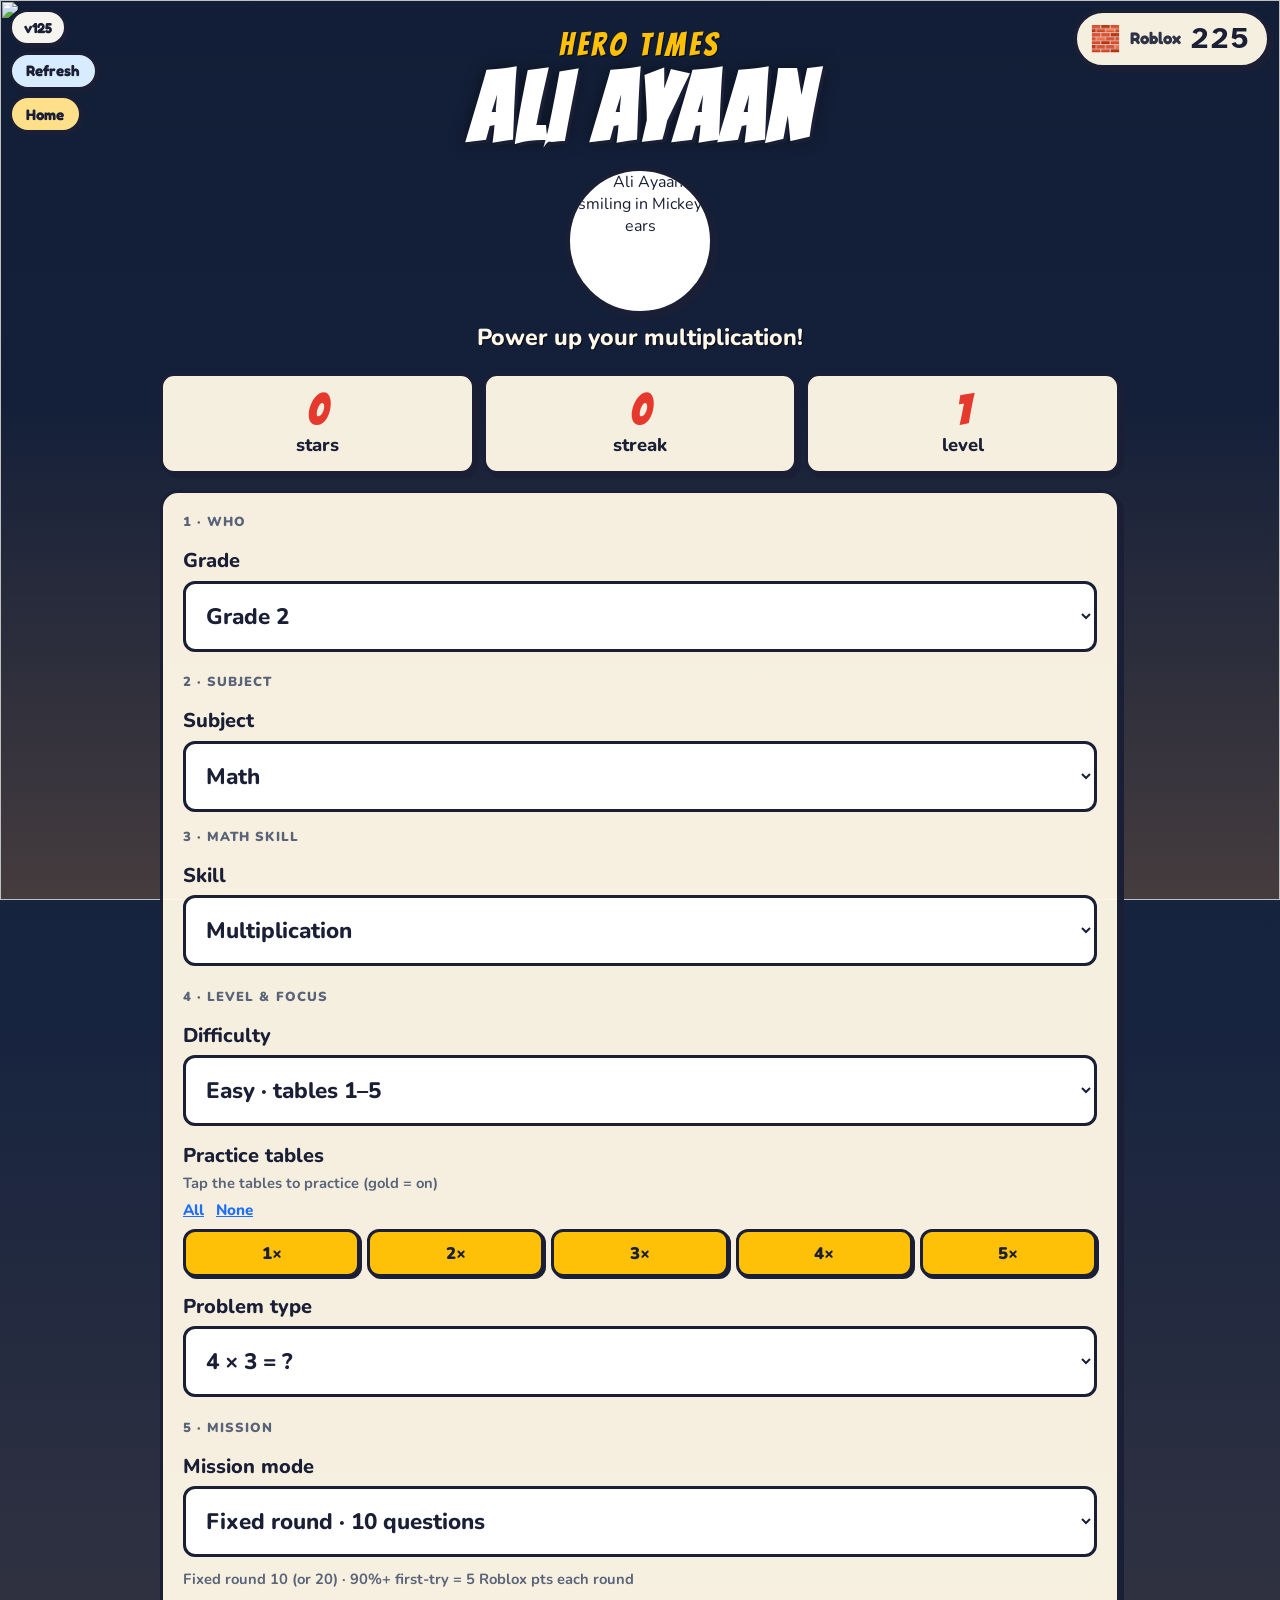
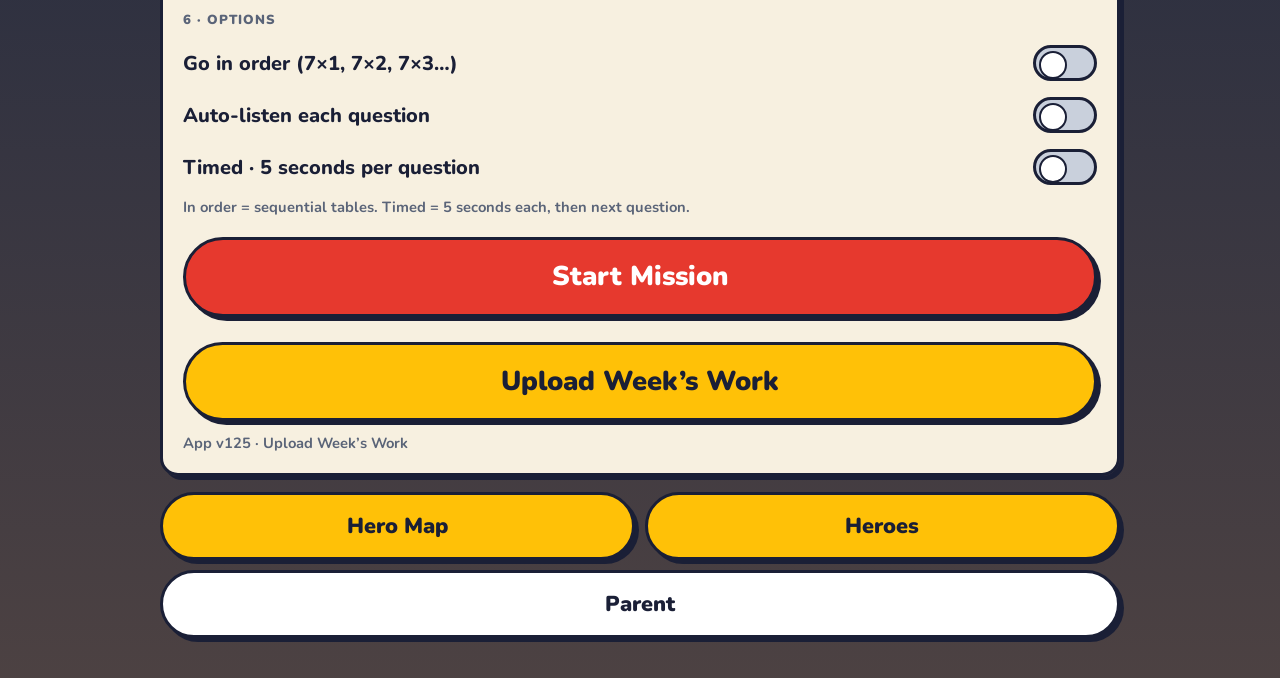
==== go.html @ a875ff55 "Tighten Week 9 quiz distractors to landform content. Wrong answers now use related geography terms s" ====
<!DOCTYPE html>
<html lang="en">
<head>
  <meta charset="UTF-8" />
  <meta name="viewport" content="width=device-width, initial-scale=1, viewport-fit=cover" />
  <meta name="apple-mobile-web-app-capable" content="yes" />
  <meta name="apple-mobile-web-app-status-bar-style" content="black-translucent" />
  <meta name="theme-color" content="#1e6fff" />
  <title>Ali Ayaan · Hero Times</title>
  <link rel="preconnect" href="https://fonts.googleapis.com" />
  <link rel="preconnect" href="https://fonts.gstatic.com" crossorigin />
  <link href="https://fonts.googleapis.com/css2?family=Atkinson+Hyperlegible:wght@700&family=Bangers&family=Fredoka:wght@500;600;700&family=Nunito:wght@700;800;900&display=swap" rel="stylesheet" />
  <meta http-equiv="Cache-Control" content="no-cache, no-store, must-revalidate" />
  <meta http-equiv="Pragma" content="no-cache" />
  <meta http-equiv="Expires" content="0" />
  <link rel="stylesheet" href="styles-v82.css?v=125" />
  <style>
    /* Inline so a cached old styles.css can't hide the background */
    html, body {
      background-color: #1a2744 !important;
    }
    .page-bg {
      position: fixed !important;
      inset: 0 !important;
      width: 100% !important;
      height: 100% !important;
      object-fit: cover !important;
      object-position: center top !important;
      z-index: 0 !important;
      pointer-events: none !important;
    }
    .page-bg::after { content: none; }
    body::before {
      content: "";
      position: fixed;
      inset: 0;
      z-index: 0;
      pointer-events: none;
      background: linear-gradient(
        180deg,
        rgba(10, 20, 40, 0.25) 0%,
        rgba(10, 20, 40, 0.15) 45%,
        rgba(255, 160, 60, 0.2) 100%
      );
    }
    .sky, .burst { display: none !important; }
    .app { position: relative; z-index: 1; }
    .setup,
    .problem-card,
    .stats-strip div,
    .parent-card,
    .stat-card,
    .map-cell,
    .badge-card,
    .streak-bar,
    .ss-card,
    .ss-review-item,
    .work-pad,
    .md-range-wrap,
    .roblox-hud {
      background: rgba(255, 248, 232, 0.96) !important;
    }
    /* Learning cards must stay fully opaque for reading */
    .ss-lesson-card {
      background: #fffdf6 !important;
    }
    .work-pad-surface {
      background: #fff !important;
    }
    .hero-brand h1 {
      color: #fff !important;
      text-shadow: 3px 3px 0 #1a1f36, 0 0 16px rgba(0,0,0,0.5) !important;
    }
    .tagline, .cheer, .eyebrow {
      text-shadow: 1px 1px 0 rgba(0,0,0,0.65) !important;
    }
  </style>
</head>
<body>
  <div id="app-version-badge" class="app-version-badge" aria-label="App version">v125</div>
  <button type="button" id="btn-global-refresh" class="btn-global-refresh" aria-label="Refresh app">
    Refresh
  </button>
  <button type="button" id="btn-global-home" class="btn-global-home" data-go="home">
    Home
  </button>
  <img
    class="page-bg"
    src="bg-spiderman.png"
    alt=""
    aria-hidden="true"
    decoding="async"
  />
  <div class="sky" aria-hidden="true"></div>
  <div class="burst" aria-hidden="true"></div>

  <div id="app" class="app">
    <div id="roblox-hud" class="roblox-hud" aria-label="Roblox points bank">
      <span class="roblox-hud-ico" aria-hidden="true">🧱</span>
      <span class="roblox-hud-label">Roblox</span>
      <strong><span data-roblox-points>0</span></strong>
    </div>

    <!-- HOME -->
    <section id="screen-home" class="screen active">
      <header class="hero-brand">
        <p class="eyebrow">Hero Times</p>
        <h1>ALI AYAAN</h1>
        <div class="hero-photo-wrap">
          <img
            class="hero-photo"
            src="ali-ayaan.png"
            alt="Ali Ayaan smiling in Mickey ears"
            width="320"
            height="320"
          />
        </div>
        <p class="tagline" id="home-tagline">Power up your math skills!</p>
      </header>

      <div class="stats-strip" id="home-stats">
        <div><span id="stat-stars">0</span> stars</div>
        <div><span id="stat-streak">0</span> streak</div>
        <div><span id="stat-level">1</span> level</div>
      </div>

      <form id="setup-form" class="setup">
        <!-- 1. Who -->
        <p class="setup-step">1 · Who</p>
        <label>
          Grade
          <select id="grade" name="grade">
            <option value="k">Kindergarten</option>
            <option value="1">Grade 1</option>
            <option value="2" selected>Grade 2</option>
            <option value="3">Grade 3</option>
            <option value="4">Grade 4</option>
          </select>
        </label>

        <!-- 2. What subject -->
        <p class="setup-step">2 · Subject</p>
        <label>
          Subject
          <select id="subject" name="subject">
            <option value="math" selected>Math</option>
            <option value="english">English</option>
            <option value="social">Social Studies</option>
          </select>
        </label>

        <!-- English / SS shortcuts -->
        <div id="subject-english" class="subject-panel" hidden>
          <p class="setup-note">Alphabet, Spell the Word, Write with Pen, and Easy Words.</p>
          <button type="submit" class="btn primary big" id="btn-go-english">Open English</button>
        </div>
        <div id="subject-social" class="subject-panel" hidden>
          <p class="setup-note">California Studies Weekly · Learn &amp; quiz for Roblox points.</p>
          <button type="submit" class="btn primary big" id="btn-go-social">Open Social Studies</button>
          <button type="button" class="btn secondary big" id="btn-upload-week-social" data-upload-subject="social">
            Upload Week’s Work
          </button>
        </div>
        <div id="subject-arabic" class="subject-panel" hidden>
          <p class="setup-note">Grade 3 · Arabic letters &amp; easy words.</p>
          <button type="submit" class="btn primary big" id="btn-go-arabic">Open Arabic</button>
        </div>

        <!-- 3–5 Math only -->
        <div id="subject-math" class="subject-panel">
          <p class="setup-step">3 · Math skill</p>
          <label>
            Skill
            <select id="operation" name="operation">
              <option value="multiply" selected>Multiplication</option>
              <option value="add">Addition</option>
              <option value="sub">Subtraction</option>
              <option value="round">Rounding · nearest 10 / 100</option>
              <option value="md-mult">Practice · multi-digit ×</option>
              <option value="long-div">Practice · long division</option>
            </select>
          </label>

          <p class="setup-step">4 · Level &amp; focus</p>
          <label id="difficulty-wrap">
            <span id="difficulty-label">Difficulty</span>
            <select id="difficulty" name="difficulty">
              <option value="easy" selected>Easy · tables 1–5</option>
              <option value="medium">Medium · tables 1–10</option>
              <option value="hard">Hard · tables 1–12</option>
              <option value="expert">Expert · tables 1–15</option>
            </select>
          </label>

          <label id="digit-wrap" hidden>
            Number size
            <select id="digit-level" name="digitLevel">
              <option value="single" selected>Single digit (1–9)</option>
              <option value="dual">Dual digit (10–99)</option>
            </select>
          </label>

          <div id="round-wrap" hidden>
            <label>
              Rounding practice
              <select id="round-preset" name="roundPreset">
                <option value="mix:2">Mix nearest 10 &amp; 100 · 2 digits</option>
                <option value="mix:3" selected>Mix nearest 10 &amp; 100 · 3 digits</option>
                <option value="mix:4">Mix nearest 10 &amp; 100 · 4 digits</option>
                <option value="mix:mix">Mix nearest 10 &amp; 100 · all digit sizes</option>
                <option value="10:2">Only nearest 10 · 2 digits</option>
                <option value="10:3">Only nearest 10 · 3 digits</option>
                <option value="10:4">Only nearest 10 · 4 digits</option>
                <option value="100:2">Only nearest 100 · 2 digits</option>
                <option value="100:3">Only nearest 100 · 3 digits</option>
                <option value="100:4">Only nearest 100 · 4 digits</option>
              </select>
            </label>
            <p class="setup-note">Switches between nearest 10 and 100 · 10 questions · 90%+ first-try = 5 Roblox pts</p>
          </div>
          <!-- Kept for older saved settings / fallback -->
          <select id="round-place" hidden aria-hidden="true">
            <option value="10" selected>10</option>
            <option value="100">100</option>
            <option value="mix">mix</option>
          </select>
          <select id="round-digits" hidden aria-hidden="true">
            <option value="2">2</option>
            <option value="3" selected>3</option>
            <option value="4">4</option>
            <option value="mix">mix</option>
          </select>

          <div id="md-wrap" class="md-range-wrap" hidden>
            <p class="md-range-title">Custom range · multi-digit × single digit</p>
            <p class="setup-note">10 questions · big work space for pencil · 90%+ first-try = 5 Roblox pts</p>
            <div class="md-range-grid">
              <label>
                Big number min
                <input id="md-big-min" name="mdBigMin" type="number" inputmode="numeric" min="10" max="9999" value="10" />
              </label>
              <label>
                Big number max
                <input id="md-big-max" name="mdBigMax" type="number" inputmode="numeric" min="10" max="9999" value="99" />
              </label>
              <label>
                Single digit min
                <input id="md-small-min" name="mdSmallMin" type="number" inputmode="numeric" min="1" max="9" value="2" />
              </label>
              <label>
                Single digit max
                <input id="md-small-max" name="mdSmallMax" type="number" inputmode="numeric" min="1" max="9" value="9" />
              </label>
            </div>
          </div>

          <div id="long-div-wrap" class="md-range-wrap" hidden>
            <p class="md-range-title">Custom range · long division (with remainders)</p>
            <p class="setup-note">10 questions · quotient + R · miss 2× → show work &amp; answer · 90%+ first-try = 5 Roblox pts</p>
            <div class="md-range-grid">
              <label>
                Dividend min
                <input id="ld-div-min" name="ldDivMin" type="number" inputmode="numeric" min="10" max="9999" value="10" />
              </label>
              <label>
                Dividend max
                <input id="ld-div-max" name="ldDivMax" type="number" inputmode="numeric" min="10" max="9999" value="99" />
              </label>
              <label>
                Divisor min
                <input id="ld-by-min" name="ldByMin" type="number" inputmode="numeric" min="2" max="9" value="2" />
              </label>
              <label>
                Divisor max
                <input id="ld-by-max" name="ldByMax" type="number" inputmode="numeric" min="2" max="9" value="9" />
              </label>
            </div>
          </div>

          <fieldset class="table-picker" id="table-picker">
            <legend>Practice tables</legend>
            <p class="table-hint">Tap the tables to practice (gold = on)</p>
            <div class="table-actions">
              <button type="button" class="btn-link" id="tables-all">All</button>
              <button type="button" class="btn-link" id="tables-none">None</button>
            </div>
            <div id="table-chips" class="table-chips" role="group" aria-label="Times tables">
              <button type="button" class="table-chip" data-table="1" aria-pressed="true">1×</button>
              <button type="button" class="table-chip" data-table="2" aria-pressed="true">2×</button>
              <button type="button" class="table-chip" data-table="3" aria-pressed="true">3×</button>
              <button type="button" class="table-chip" data-table="4" aria-pressed="true">4×</button>
              <button type="button" class="table-chip" data-table="5" aria-pressed="true">5×</button>
              <button type="button" class="table-chip" data-table="6" aria-pressed="true">6×</button>
              <button type="button" class="table-chip" data-table="7" aria-pressed="true">7×</button>
              <button type="button" class="table-chip" data-table="8" aria-pressed="true">8×</button>
              <button type="button" class="table-chip" data-table="9" aria-pressed="true">9×</button>
              <button type="button" class="table-chip" data-table="10" aria-pressed="true">10×</button>
              <button type="button" class="table-chip" data-table="11" aria-pressed="true">11×</button>
              <button type="button" class="table-chip" data-table="12" aria-pressed="true">12×</button>
              <button type="button" class="table-chip" data-table="13" aria-pressed="true">13×</button>
              <button type="button" class="table-chip" data-table="14" aria-pressed="true">14×</button>
              <button type="button" class="table-chip" data-table="15" aria-pressed="true">15×</button>
            </div>
          </fieldset>

          <label id="problem-type-wrap">
            Problem type
            <select id="problem-type" name="problemType">
              <option value="product" selected>4 × 3 = ?</option>
              <option value="missing-b">4 × ? = 12</option>
              <option value="missing-a">? × 3 = 12</option>
              <option value="mix">Mix all styles</option>
            </select>
          </label>

          <p class="setup-step">5 · Mission</p>
          <label>
            Mission mode
            <select id="mode" name="mode">
              <option value="endless">Endless practice</option>
              <option value="10" selected>Fixed round · 10 questions</option>
              <option value="20">Fixed round · 20 questions</option>
              <option value="timed">Timed challenge · 60 seconds</option>
            </select>
          </label>
          <p id="mult-roblox-note" class="setup-note" hidden>
            Fixed round 10 (or 20) · 90%+ first-try = 5 Roblox pts each round
          </p>

          <p class="setup-step">6 · Options</p>
          <label class="toggle-row">
            <span>Go in order (7×1, 7×2, 7×3…)</span>
            <input type="checkbox" id="in-order" />
            <span class="switch" aria-hidden="true"></span>
          </label>

          <label class="toggle-row">
            <span>Auto-listen each question</span>
            <input type="checkbox" id="voice-mode" />
            <span class="switch" aria-hidden="true"></span>
          </label>

          <label class="toggle-row">
            <span>Timed · 5 seconds per question</span>
            <input type="checkbox" id="per-question-timer" />
            <span class="switch" aria-hidden="true"></span>
          </label>
          <p class="setup-note">In order = sequential tables. Timed = 5 seconds each, then next question.</p>

          <button type="submit" class="btn primary big" id="btn-start-math">Start Mission</button>
          <button type="button" class="btn secondary big" id="btn-upload-week-math" data-upload-subject="math">
            Upload Week’s Work
          </button>
        </div>

        <div id="week-upload-panel" class="week-upload-panel" hidden>
          <input
            type="file"
            id="week-upload-input"
            accept=".pdf,.doc,.docx,image/*,.png,.jpg,.jpeg,.webp,.heic,.gif"
            hidden
          />
          <p class="week-upload-status" id="week-upload-status">Choose a PDF, photo, or Word file.</p>
          <div class="week-upload-bar" aria-hidden="true">
            <div class="week-upload-bar-fill" id="week-upload-bar-fill"></div>
          </div>
          <p class="week-upload-ready" id="week-upload-ready" hidden>Ready</p>
        </div>

        <p class="setup-note" id="app-version-note">App v125 · Upload Week’s Work</p>
      </form>

      <nav class="home-nav">
        <button type="button" class="btn secondary" data-go="map">Hero Map</button>
        <button type="button" class="btn secondary" data-go="badges">Heroes</button>
        <button type="button" class="btn ghost" data-go="parent">Parent</button>
      </nav>
    </section>

    <!-- ENGLISH · PRE-K -->
    <section id="screen-english" class="screen">
      <header class="hero-brand compact">
        <p class="eyebrow">English</p>
        <h1 class="ss-title">Letters &amp; Words</h1>
        <p class="tagline">Kindergarten · alphabet, spelling, pen writing &amp; easy words</p>
      </header>

      <div class="ss-roblox-bank">
        <span class="ss-roblox-label">Roblox points bank</span>
        <strong><span data-roblox-points>0</span> pts</strong>
        <span class="ss-roblox-hint">Finish a 10-round at 90%+ first-try → earn 5 pts</span>
      </div>

      <div class="eng-practice-cards">
        <button type="button" class="eng-card" id="btn-eng-alphabet">
          <span class="eng-card-emoji" aria-hidden="true">🔤</span>
          <span class="eng-card-title">Alphabet</span>
          <span class="eng-card-sub">Learn A–Z · tap the matching letter</span>
        </button>
        <button type="button" class="eng-card" id="btn-eng-prek-spell" data-eng-grade="k">
          <span class="eng-card-emoji" aria-hidden="true">🐱</span>
          <span class="eng-card-title">Spell It</span>
          <span class="eng-card-sub">Kindergarten · C A T · tap letters in order</span>
        </button>
        <button type="button" class="eng-card" id="btn-eng-spell" data-eng-grade="k+">
          <span class="eng-card-emoji" aria-hidden="true">👂</span>
          <span class="eng-card-title">Spell the Word</span>
          <span class="eng-card-sub">Hear sounds · write with Pencil</span>
        </button>
        <button type="button" class="eng-card" id="btn-eng-pen">
          <span class="eng-card-emoji" aria-hidden="true">✏️</span>
          <span class="eng-card-title">Write with Pen</span>
          <span class="eng-card-sub">iPad Scribble · must match the letter/word</span>
        </button>
        <button type="button" class="eng-card" id="btn-eng-words">
          <span class="eng-card-emoji" aria-hidden="true">✏️</span>
          <span class="eng-card-title">Easy Words</span>
          <span class="eng-card-sub">iPad · Apple Pencil Scribble</span>
        </button>
      </div>

      <button type="button" class="btn secondary" data-go="home">Back</button>
    </section>

    <!-- ENGLISH · PLAY -->
    <section id="screen-eng-play" class="screen">
      <div class="play-top">
        <button type="button" class="btn ghost small" id="btn-eng-quit">Quit</button>
        <div class="play-meta">
          <span id="eng-progress"></span>
        </div>
        <div class="play-score"><span id="eng-stars">0</span> ★</div>
      </div>

      <div class="eng-play-card" id="eng-play-card">
        <p class="eng-mode-tag" id="eng-mode-tag">Alphabet</p>
        <p class="eng-prompt" id="eng-prompt">A</p>
        <div id="eng-sound-boxes" class="eng-sound-boxes" hidden></div>
        <p class="eng-hint" id="eng-hint">Tap the matching letter!</p>
        <button type="button" class="btn secondary" id="btn-eng-hear" hidden>Hear word</button>

        <div id="eng-choices" class="eng-choices" hidden></div>

        <form id="eng-word-form" class="eng-word-form" hidden autocomplete="off">
          <label class="sr-only" for="eng-word-input">Type the word</label>
          <div class="answer-row">
            <input
              id="eng-word-input"
              type="text"
              inputmode="text"
              enterkeyhint="done"
              maxlength="12"
              placeholder="Type the word"
              autocomplete="off"
              autocapitalize="off"
              autocorrect="off"
              spellcheck="false"
            />
            <button type="submit" class="btn primary" id="btn-eng-pow">POW!</button>
          </div>
        </form>

        <!-- Easy Words: iPad Apple Pencil Scribble → recognized letters are checked -->
        <form id="eng-easy-form" class="eng-easy-form" hidden autocomplete="off">
          <div class="eng-easy-pad">
            <div class="work-pad-head">
              <p class="work-pad-label">Apple Pencil · write in this box</p>
              <button type="button" id="btn-eng-easy-clear" class="btn-clear-pad">Clear</button>
            </div>
            <label class="sr-only" for="eng-easy-input">Scribble the word with Apple Pencil</label>
            <textarea
              id="eng-easy-input"
              rows="2"
              maxlength="24"
              inputmode="text"
              enterkeyhint="done"
              autocomplete="off"
              autocapitalize="off"
              autocorrect="off"
              spellcheck="false"
              class="eng-easy-input"
              placeholder="Write here with Pencil"
            ></textarea>
            <p class="eng-easy-seen" id="eng-easy-seen" aria-live="polite">I see: —</p>
          </div>
          <p class="eng-easy-hint">iPad: Settings → Apple Pencil → Scribble On. Write, wait for letters, then POW!</p>
          <button type="submit" class="btn primary big" id="btn-eng-easy-pow">POW!</button>
        </form>

        <form id="eng-pen-form" class="eng-pen-form" hidden autocomplete="off">
          <div class="eng-write-pad" id="eng-write-pad">
            <div class="work-pad-head">
              <p class="work-pad-label">Practice pad · finger or Pencil</p>
              <button type="button" id="btn-eng-clear-pad" class="btn-clear-pad">Clear pad</button>
            </div>
            <div class="eng-write-surface">
              <p class="eng-trace-guide" id="eng-trace-guide" aria-hidden="true">A</p>
              <canvas id="eng-write-canvas" aria-label="Writing practice pad"></canvas>
            </div>
          </div>
          <p class="answer-pen-hint">Finger or Pencil on the pad · then POW!</p>
          <label class="sr-only" for="eng-pen-input">Write with Pencil</label>
          <input
            id="eng-pen-input"
            type="text"
            inputmode="none"
            enterkeyhint="done"
            maxlength="12"
            placeholder="Write with Pencil"
            autocomplete="off"
            autocapitalize="off"
            autocorrect="off"
            spellcheck="false"
            class="eng-pen-input answer-scribble"
          />
          <div class="eng-pen-tools">
            <button type="button" class="btn say-it" id="btn-eng-pen-clear">Clear box</button>
            <button type="button" class="btn say-it" id="btn-eng-pen-keyboard">Keyboard</button>
            <button type="submit" class="btn primary" id="btn-eng-pen-pow">POW!</button>
          </div>
        </form>

        <!-- Below the pad so Easy Words flow is: see word → practice → tap letters → POW -->
        <div id="eng-prek-spell" class="eng-prek-spell" hidden>
          <div id="eng-spell-slots" class="eng-spell-slots" aria-label="Your spelling"></div>
          <div id="eng-spell-tiles" class="eng-spell-tiles" role="group" aria-label="Letter tiles"></div>
          <div class="eng-prek-spell-tools">
            <button type="button" class="btn say-it" id="btn-eng-spell-clear">Clear</button>
            <button type="button" class="btn primary" id="btn-eng-spell-pow">POW!</button>
          </div>
        </div>

        <p id="eng-feedback" class="feedback" role="status" aria-live="polite"></p>
        <button type="button" class="btn primary big" id="btn-eng-next" hidden>Next</button>
      </div>
    </section>

    <!-- ENGLISH · RESULTS -->
    <section id="screen-eng-results" class="screen">
      <header class="hero-brand compact">
        <h1 id="eng-results-title">Nice Work!</h1>
        <p class="tagline" id="eng-results-sub"></p>
      </header>
      <div class="results-grid" id="eng-results-grid"></div>
      <div id="eng-reward-box" class="ss-reward-box" hidden></div>
      <div class="actions">
        <button type="button" class="btn primary big" id="btn-eng-again">Play Again</button>
        <button type="button" class="btn secondary" data-go="english">English Home</button>
        <button type="button" class="btn ghost" data-go="home">Home Base</button>
      </div>
    </section>

    <!-- ARABIC · GRADE 3 -->
    <section id="screen-arabic" class="screen">
      <header class="hero-brand compact">
        <p class="eyebrow">العربية</p>
        <h1 class="ss-title">Arabic</h1>
        <p class="tagline">Grade 3 · letters &amp; easy words</p>
      </header>

      <div class="ss-roblox-bank">
        <span class="ss-roblox-label">Roblox points bank</span>
        <strong><span data-roblox-points>0</span> pts</strong>
        <span class="ss-roblox-hint">Finish a 10-round at 90%+ first-try → earn 5 pts</span>
      </div>

      <div class="eng-practice-cards">
        <button type="button" class="eng-card" id="btn-ar-letters">
          <span class="eng-card-emoji" aria-hidden="true">ا</span>
          <span class="eng-card-title">Letters</span>
          <span class="eng-card-sub">Match Arabic letters · Alif, Ba, Ta…</span>
        </button>
        <button type="button" class="eng-card" id="btn-ar-flash">
          <span class="eng-card-emoji" aria-hidden="true">🃏</span>
          <span class="eng-card-title">Flashcards</span>
          <span class="eng-card-sub">See Arabic · tap to show English</span>
        </button>
        <button type="button" class="eng-card" id="btn-ar-words">
          <span class="eng-card-emoji" aria-hidden="true">✍️</span>
          <span class="eng-card-title">Write Words</span>
          <span class="eng-card-sub">See English · write Arabic · POW to check</span>
        </button>
      </div>

      <button type="button" class="btn secondary" data-go="home">Back</button>
    </section>

    <section id="screen-ar-play" class="screen">
      <div class="play-top">
        <button type="button" class="btn ghost small" id="btn-ar-quit">Quit</button>
        <div class="play-meta">
          <span id="ar-progress"></span>
        </div>
        <div class="play-score"><span id="ar-stars">0</span> ★</div>
      </div>

      <div class="eng-play-card" id="ar-play-card">
        <p class="eng-mode-tag" id="ar-mode-tag">Letters</p>
        <p class="eng-prompt ar-prompt" id="ar-prompt">ا</p>
        <p class="eng-hint" id="ar-hint">Tap the matching name!</p>
        <button type="button" class="btn secondary" id="btn-ar-hear" hidden>Hear</button>

        <!-- Letter quiz choices -->
        <div id="ar-choices" class="eng-choices"></div>

        <!-- Flashcards: Arabic front · tap for English -->
        <button type="button" id="ar-flash-card" class="ar-flash-card" hidden>
          <span class="ar-flash-emoji" id="ar-flash-emoji" aria-hidden="true">📖</span>
          <span class="ar-flash-ar" id="ar-flash-ar">كتاب</span>
          <span class="ar-flash-en" id="ar-flash-en" hidden>book</span>
          <span class="ar-flash-tap" id="ar-flash-tap">Tap to show English</span>
        </button>

        <!-- Write quiz: English prompt · write Arabic · POW reveals answer -->
        <form id="ar-write-form" class="ar-write-form" hidden autocomplete="off">
          <label class="sr-only" for="ar-write-input">Write the Arabic word</label>
          <textarea
            id="ar-write-input"
            class="ar-write-input"
            rows="2"
            dir="rtl"
            lang="ar"
            inputmode="text"
            enterkeyhint="done"
            autocomplete="off"
            autocapitalize="off"
            autocorrect="off"
            spellcheck="false"
            placeholder="اكتب هنا"
          ></textarea>
          <button type="submit" class="btn primary big" id="btn-ar-pow">POW!</button>
        </form>

        <div id="ar-reveal" class="ar-reveal" hidden>
          <p class="ar-reveal-label">Correct Arabic</p>
          <p class="ar-reveal-ar" id="ar-reveal-ar">كتاب</p>
          <p class="ar-reveal-yours" id="ar-reveal-yours"></p>
          <div class="ar-self-check">
            <button type="button" class="btn primary" id="btn-ar-got-it">Got it ★</button>
            <button type="button" class="btn secondary" id="btn-ar-missed">Not yet</button>
          </div>
        </div>

        <p id="ar-feedback" class="feedback" role="status" aria-live="polite"></p>
        <button type="button" class="btn primary big" id="btn-ar-next" hidden>Next</button>
      </div>
    </section>

    <section id="screen-ar-results" class="screen">
      <header class="hero-brand compact">
        <h1 id="ar-results-title">Nice Work!</h1>
        <p class="tagline" id="ar-results-sub"></p>
      </header>
      <div class="results-grid" id="ar-results-grid"></div>
      <div id="ar-reward-box" class="ss-reward-box" hidden></div>
      <div class="actions">
        <button type="button" class="btn primary big" id="btn-ar-again">Play Again</button>
        <button type="button" class="btn secondary" data-go="arabic">Arabic Home</button>
        <button type="button" class="btn ghost" data-go="home">Home Base</button>
      </div>
    </section>

    <!-- SOCIAL STUDIES · WEEK PICKER -->
    <section id="screen-social" class="screen">
      <header class="hero-brand compact">
        <p class="eyebrow">California Studies Weekly</p>
        <h1 class="ss-title">Social Studies</h1>
        <p class="tagline">Pick a week · Learn · Quiz · earn Roblox points</p>
      </header>

      <div class="ss-roblox-bank" id="ss-roblox-bank">
        <span class="ss-roblox-label">Roblox points bank</span>
        <strong><span data-roblox-points>0</span> pts</strong>
        <span class="ss-roblox-hint">Get 90%+ on a quiz → earn 5 pts each time</span>
      </div>

      <div class="ss-week-cards" id="ss-week-cards">
        <button type="button" class="ss-week-card" data-ss-week="7">
          <span class="ss-week-num">Week 7</span>
          <span class="ss-week-title">Thinking Like a Geographer</span>
          <span class="ss-week-sub">Maps, globes, cartographers &amp; map types</span>
        </button>
        <button type="button" class="ss-week-card" data-ss-week="8">
          <span class="ss-week-num">Week 8</span>
          <span class="ss-week-title">Oceans and Continents</span>
          <span class="ss-week-sub">Oceans, continents, latitude, longitude &amp; time zones</span>
        </button>
        <button type="button" class="ss-week-card" data-ss-week="9">
          <span class="ss-week-num">Week 9</span>
          <span class="ss-week-title">Natural Features and Landforms</span>
          <span class="ss-week-sub">Mountains, valleys, biomes &amp; resources</span>
        </button>
      </div>

      <button type="button" class="btn secondary" data-go="home">Back</button>
    </section>

    <!-- SOCIAL STUDIES · WEEK HUB -->
    <section id="screen-ss-hub" class="screen">
      <header class="hero-brand compact">
        <p class="eyebrow" id="ss-hub-eyebrow">California Studies Weekly</p>
        <h1 class="ss-title" id="ss-hub-title">Week</h1>
        <p class="tagline" id="ss-hub-tagline"></p>
      </header>

      <div class="ss-roblox-bank">
        <span class="ss-roblox-label">Roblox points bank</span>
        <strong><span data-roblox-points>0</span> pts</strong>
        <span class="ss-roblox-hint">90%+ on Easy 1/2, Medium, or Hard → 5 pts</span>
      </div>

      <div class="ss-actions">
        <button type="button" class="btn primary big" id="btn-ss-learn">Start Learning</button>
        <button type="button" class="btn secondary" id="btn-ss-quiz">Take Assessment</button>
        <button type="button" class="btn ghost" id="btn-ss-study-jump">Quick Notes</button>
      </div>

      <div class="ss-study" id="ss-study"></div>

      <button type="button" class="btn secondary" data-go="social">All Weeks</button>
    </section>

    <!-- SOCIAL STUDIES · LEARNING -->
    <section id="screen-ss-learn" class="screen">
      <div class="ss-learn-scrim" aria-hidden="true"></div>
      <div class="play-top">
        <button type="button" class="btn ghost small" id="btn-ss-learn-quit">Quit</button>
        <div class="play-meta">
          <span id="ss-learn-progress" class="ss-learn-progress">1 of 12</span>
        </div>
        <div class="play-score ss-learn-dots" id="ss-learn-dots" aria-hidden="true"></div>
      </div>

      <article class="ss-lesson-card" id="ss-lesson-card">
        <div class="ss-lesson-emoji-wrap">
          <span class="ss-lesson-emoji" id="ss-lesson-emoji" aria-hidden="true">🌍</span>
        </div>
        <p class="ss-lesson-badge" id="ss-lesson-badge">Learning</p>
        <h2 class="ss-lesson-title" id="ss-lesson-title">Title</h2>
        <div class="ss-lesson-body" id="ss-lesson-body"></div>
        <div class="ss-lesson-remember" id="ss-lesson-remember" hidden>
          <span class="ss-remember-label">Remember</span>
          <p id="ss-lesson-remember-text"></p>
        </div>
      </article>

      <div class="ss-learn-nav">
        <button type="button" class="btn secondary" id="btn-ss-learn-back">Back</button>
        <button type="button" class="btn primary" id="btn-ss-learn-next">Next</button>
      </div>
    </section>

    <section id="screen-ss-quiz" class="screen">
      <div class="play-top">
        <button type="button" class="btn ghost small" id="btn-ss-quit">Quit</button>
        <div class="play-meta">
          <span id="ss-progress">Question 1</span>
          <span id="ss-left" class="ss-left-pill">15 left</span>
        </div>
        <div class="play-score"><span id="ss-score">0</span> ★</div>
      </div>

      <div class="ss-quiz-intro" id="ss-quiz-intro">
        <p class="ss-lesson-emoji" aria-hidden="true">🧱</p>
        <p class="ss-lesson-badge">Quiz goal</p>
        <h2 class="ss-lesson-title">Earn Roblox Points!</h2>
        <div class="ss-lesson-body">
          <p>Get <strong>90% or higher</strong> on this quiz.</p>
          <p>If you do, you earn <strong>5 Roblox points</strong>.</p>
          <p>Dad will buy your points at the end of the week.</p>
          <p>You can earn the 5 points <strong>every time</strong> you hit 90%+.</p>
          <p id="ss-quiz-intro-extra">Questions change each time you play!</p>
        </div>
        <div class="ss-diff-wrap">
          <p class="ss-diff-label">Choose difficulty</p>
          <div class="ss-diff-picks" role="group" aria-label="Quiz difficulty">
            <button type="button" class="ss-diff-btn" data-ss-diff="easy1">
              Easy 1
              <span class="ss-diff-note">same Qs · mixed order</span>
            </button>
            <button type="button" class="ss-diff-btn" data-ss-diff="easy2">
              Easy 2
              <span class="ss-diff-note">new each time</span>
            </button>
            <button type="button" class="ss-diff-btn on" data-ss-diff="medium">Medium</button>
            <button type="button" class="ss-diff-btn" data-ss-diff="hard">Hard</button>
          </div>
        </div>
        <div class="ss-lesson-remember">
          <span class="ss-remember-label">Bank now</span>
          <p><span data-roblox-points>0</span> Roblox points saved</p>
        </div>
        <button type="button" class="btn primary big" id="btn-ss-quiz-go">Let’s Go!</button>
      </div>

      <div class="problem-card ss-quiz-card" id="ss-quiz-card" hidden>
        <p class="ss-week-badge" id="ss-week-badge">Assessment</p>
        <p class="ss-quiz-goal-bar" id="ss-quiz-goal-bar">Goal: 90%+ = 5 Roblox points</p>
        <p class="problem ss-question" id="ss-question-text">Question</p>
        <p class="ss-prompt" id="ss-prompt"></p>
        <div class="ss-choices" id="ss-choices" role="listbox" aria-label="Answer choices"></div>
        <p id="ss-feedback" class="feedback" role="status" aria-live="polite"></p>
        <button type="button" class="btn primary big" id="btn-ss-next" hidden>Next</button>
      </div>
    </section>

    <section id="screen-ss-results" class="screen">
      <header class="hero-brand compact">
        <h1 id="ss-results-title">Assessment Complete!</h1>
        <p id="ss-results-sub" class="tagline"></p>
      </header>
      <div class="results-grid" id="ss-results-grid"></div>
      <div class="ss-reward-box" id="ss-reward-box" hidden></div>
      <div class="ss-review" id="ss-review"></div>
      <div class="actions">
        <button type="button" class="btn primary big" id="btn-ss-retry">Try Again</button>
        <button type="button" class="btn secondary" id="btn-ss-learn-again">Learn Again</button>
        <button type="button" class="btn ghost" data-go="ss-hub">Week Home</button>
        <button type="button" class="btn ghost" data-go="social">All Weeks</button>
        <button type="button" class="btn ghost" data-go="home">Home Base</button>
      </div>
    </section>

    <!-- PLAY -->
    <section id="screen-play" class="screen">
      <div class="play-top">
        <button type="button" class="btn ghost small" id="btn-quit">Quit</button>
        <div class="play-meta">
          <span id="play-progress"></span>
          <span id="play-timer" hidden></span>
        </div>
        <div class="play-score"><span id="play-stars">0</span> ★</div>
      </div>

      <div class="character-stage">
        <div id="hero-avatar" class="hero-avatar" data-hero="spiderman">🕷️</div>
        <p id="hero-cheer" class="cheer">You got this!</p>
      </div>

      <div class="problem-card" id="problem-card">
        <p class="problem equation" id="problem-text">3 × 4 = ?</p>
        <p class="problem-hint" id="problem-hint">Say it or type it — then hit POW!</p>
        <div id="work-pad" class="work-pad" hidden>
          <div class="work-pad-head">
            <p class="work-pad-label">Show your work (pencil / finger)</p>
            <button type="button" id="btn-clear-pad" class="btn-clear-pad">Clear</button>
          </div>
          <div class="work-pad-surface">
            <canvas id="work-pad-canvas" aria-label="Handwriting workspace"></canvas>
          </div>
        </div>
        <div id="help-work" class="help-work" hidden>
          <button type="button" id="btn-show-work" class="btn secondary btn-show-work" hidden>
            Show the work &amp; answer
          </button>
          <div id="worked-solution" class="worked-solution" hidden></div>
        </div>
        <form id="answer-form" autocomplete="off">
          <label class="sr-only" for="answer">Your answer</label>
          <p class="answer-pen-hint" id="answer-pen-hint">
            Pencil: write in the box · Keyboard: tap Keyboard below
          </p>
          <div class="answer-row">
            <input
              id="answer"
              name="answer"
              type="text"
              inputmode="none"
              enterkeyhint="done"
              maxlength="12"
              placeholder="Write with Pencil"
              autocomplete="off"
              autocapitalize="off"
              autocorrect="off"
              spellcheck="false"
              class="answer-scribble"
            />
            <span id="ld-rem-wrap" class="ld-rem-wrap" hidden>
              <span class="ld-r-mark" aria-hidden="true">R</span>
              <label class="sr-only" for="answer-rem">Remainder</label>
              <input
                id="answer-rem"
                name="answerRem"
                type="text"
                inputmode="none"
                enterkeyhint="done"
                maxlength="2"
                placeholder="R"
                autocomplete="off"
                autocapitalize="off"
                autocorrect="off"
                spellcheck="false"
                class="answer-scribble"
              />
            </span>
            <button type="submit" class="btn primary" id="btn-pow">POW!</button>
          </div>
          <div class="answer-tools">
            <button type="button" class="btn say-it" id="btn-keyboard" aria-label="Show keyboard">
              Keyboard
            </button>
            <button type="button" class="btn say-it" id="btn-mic" aria-label="Microphone">
              Tap Mic
            </button>
          </div>
        </form>
        <p id="voice-status" class="voice-status" aria-live="polite"></p>
        <p id="feedback" class="feedback" role="status" aria-live="polite"></p>
      </div>

      <div class="streak-bar">
        Streak <strong id="live-streak">0</strong>
      </div>
    </section>

    <!-- RESULTS -->
    <section id="screen-results" class="screen">
      <header class="hero-brand compact">
        <h1 id="results-title">Mission Complete!</h1>
        <p id="results-sub" class="tagline"></p>
      </header>
      <div class="results-grid" id="results-grid"></div>
      <div class="actions">
        <button type="button" class="btn primary big" data-go="home">Home Base</button>
        <button type="button" class="btn secondary" id="btn-again">Play Again</button>
        <button type="button" class="btn-text" id="btn-reset-results">Reset progress</button>
      </div>
    </section>

    <!-- MAP -->
    <section id="screen-map" class="screen">
      <header class="hero-brand compact">
        <h1>Hero Map</h1>
        <p class="tagline">Conquer the multiplication tables</p>
      </header>
      <div id="map-grid" class="map-grid"></div>
      <button type="button" class="btn secondary" data-go="home">Back</button>
    </section>

    <!-- BADGES -->
    <section id="screen-badges" class="screen">
      <header class="hero-brand compact">
        <h1>Hero Roster</h1>
        <p class="tagline">Marvel → Roblox → Fortnite unlocks</p>
      </header>
      <div id="badge-grid" class="badge-grid"></div>
      <button type="button" class="btn secondary" data-go="home">Back</button>
    </section>

    <!-- PARENT -->
    <section id="screen-parent" class="screen">
      <header class="hero-brand compact">
        <h1>Parent Summary</h1>
        <p class="tagline">Ali Ayaan’s training report</p>
      </header>
      <div id="parent-summary" class="parent-panel"></div>
      <div class="actions">
        <button type="button" class="btn secondary" id="btn-reset-roblox">Reset Roblox to 0</button>
        <button type="button" class="btn ghost" id="btn-reset">Reset progress</button>
        <button type="button" class="btn secondary" data-go="home">Back</button>
      </div>
    </section>
  </div>

  <div id="fx" class="fx" aria-hidden="true"></div>
  <script src="app-v118.js?v=125"></script>
</body>
</html>
---- styles-v82.css ----
:root {
  --sky-top: #5eb6ff;
  --sky-mid: #7ec8ff;
  --sky-bottom: #ffe07a;
  --ink: #1a1f36;
  --panel: #fff8e8;
  --panel-border: #1a1f36;
  --red: #e6392e;
  --gold: #ffc107;
  --green: #2bb673;
  --blue: #1e6fff;
  --muted: #5a6478;
  --shadow: 4px 4px 0 #1a1f36;
  --radius: 18px;
  --font-display: "Bangers", "Fredoka", system-ui, sans-serif;
  --font-body: "Nunito", "Fredoka", system-ui, sans-serif;
  --font-cartoon: "Fredoka", "Nunito", system-ui, sans-serif;
  /* Clear 1 vs 7 (and I/l) for math prompts + answers */
  --font-nums: "Atkinson Hyperlegible", "Nunito", system-ui, sans-serif;
}

* { box-sizing: border-box; }

html, body {
  margin: 0;
  min-height: 100%;
  font-family: var(--font-body);
  color: var(--ink);
  background-color: #1a2744;
}

body {
  min-height: 100dvh;
  overflow-x: hidden;
  background-image:
    linear-gradient(
      180deg,
      rgba(10, 20, 40, 0.28) 0%,
      rgba(10, 20, 40, 0.18) 45%,
      rgba(255, 160, 60, 0.22) 100%
    ),
    url("bg-spiderman.png");
  background-size: cover;
  background-position: center top;
  background-repeat: no-repeat;
  background-attachment: scroll;
}

.sky {
  display: none;
}

.burst {
  display: none;
}

.app {
  position: relative;
  z-index: 1;
  width: min(820px, 100%);
  margin: 0 auto;
  padding: max(1.25rem, env(safe-area-inset-top)) 1.25rem max(2.5rem, env(safe-area-inset-bottom));
}

.screen { display: none; animation: rise 0.35s ease; }
.screen.active { display: block; }

@keyframes rise {
  from { opacity: 0; transform: translateY(10px); }
  to { opacity: 1; transform: none; }
}

.hero-brand {
  text-align: center;
  margin: 0.5rem 0 1.25rem;
}

.hero-brand.compact { margin-bottom: 1rem; }

.hero-brand h1 {
  margin: 0.15rem 0;
  font-family: var(--font-display);
  font-size: clamp(3.6rem, 16vw, 6rem);
  letter-spacing: 0.04em;
  line-height: 0.95;
  color: #fff;
  text-shadow:
    3px 3px 0 var(--ink),
    0 0 18px rgba(0, 0, 0, 0.45);
}

.tagline {
  margin: 0.35rem 0 0;
  font-weight: 800;
  font-size: clamp(1.1rem, 3vw, 1.45rem);
  color: #fff8e8;
  text-shadow: 1px 1px 0 rgba(0, 0, 0, 0.55);
}

.eyebrow {
  margin: 0;
  font-family: var(--font-display);
  letter-spacing: 0.12em;
  font-size: clamp(1.5rem, 4vw, 2rem);
  color: var(--gold);
  text-shadow: 2px 2px 0 var(--ink);
}

.hero-photo-wrap {
  width: min(38vw, 148px);
  height: min(38vw, 148px);
  margin: 0.7rem auto 0.45rem;
  aspect-ratio: 1;
  border-radius: 50%;
  border: 4px solid var(--ink);
  box-shadow: var(--shadow);
  overflow: hidden;
  background: #fff;
  flex-shrink: 0;
}

.hero-photo {
  width: 100%;
  height: 100%;
  max-width: none;
  object-fit: cover;
  object-position: 50% 12%;
  display: block;
  transform: none;
}

.cheer {
  margin: 0.5rem 0 0;
  font-weight: 800;
  font-size: clamp(1.15rem, 3vw, 1.45rem);
  color: #fff;
  text-shadow: 1px 1px 0 rgba(0, 0, 0, 0.55);
  min-height: 1.4em;
}

.roblox-hud {
  position: fixed;
  top: max(0.55rem, env(safe-area-inset-top, 0px));
  right: max(0.55rem, env(safe-area-inset-right, 0px));
  z-index: 80;
  display: inline-flex;
  align-items: center;
  gap: 0.55rem;
  padding: 0.7rem 1.05rem 0.7rem 0.85rem;
  border: 4px solid var(--ink);
  border-radius: 999px;
  background: var(--panel);
  box-shadow: 3px 3px 0 var(--ink);
  font-family: var(--font-cartoon, var(--font-body));
  font-weight: 800;
  font-size: 1.15rem;
  color: var(--ink);
  line-height: 1;
  pointer-events: none;
}

.roblox-hud-ico {
  font-size: 1.55rem;
  line-height: 1;
}

.roblox-hud-label {
  opacity: 0.9;
  font-size: 1.05rem;
}

.roblox-hud strong {
  font-family: var(--font-nums);
  font-size: 1.85rem;
  font-weight: 700;
  letter-spacing: 0.04em;
  font-variant-numeric: lining-nums tabular-nums;
}

.stats-strip {
  display: grid;
  grid-template-columns: repeat(3, 1fr);
  gap: 0.5rem;
  margin-bottom: 1rem;
}

.stats-strip div {
  background: rgba(255, 248, 232, 0.95);
  border: 3px solid var(--panel-border);
  border-radius: 14px;
  box-shadow: var(--shadow);
  text-align: center;
  padding: 0.9rem 0.5rem;
  font-weight: 800;
  font-size: clamp(0.95rem, 2.5vw, 1.15rem);
}

.stats-strip span {
  display: block;
  font-family: var(--font-display);
  font-size: clamp(2rem, 6vw, 2.6rem);
  color: var(--red);
  line-height: 1;
}

.setup {
  background: var(--panel);
  border: 3px solid var(--panel-border);
  border-radius: var(--radius);
  box-shadow: var(--shadow);
  padding: 1.25rem;
  display: grid;
  gap: 1rem;
}

.setup-step {
  margin: 0.35rem 0 0;
  font-weight: 900;
  font-size: 0.82rem;
  letter-spacing: 0.08em;
  text-transform: uppercase;
  color: #5a6478;
}

.setup-step:first-child {
  margin-top: 0;
}

.subject-panel {
  display: grid;
  gap: 1rem;
}

.subject-panel[hidden] {
  display: none !important;
}

.setup label {
  display: grid;
  gap: 0.4rem;
  font-weight: 800;
  font-size: clamp(1.05rem, 2.8vw, 1.25rem);
}

select, input[type="text"] {
  width: 100%;
  font: inherit;
  font-weight: 800;
  font-size: clamp(1.15rem, 3vw, 1.4rem);
  padding: 1rem 1rem;
  min-height: 3.4rem;
  border: 3px solid var(--panel-border);
  border-radius: 12px;
  background: #fff;
  color: var(--ink);
}

.table-picker {
  margin: 0;
  padding: 0;
  border: 0;
  min-width: 0;
}

#table-picker[hidden],
#difficulty-wrap[hidden],
#digit-wrap[hidden],
#round-wrap[hidden],
#round-digits-wrap[hidden],
#problem-type-wrap[hidden] {
  display: none !important;
}

.table-picker legend {
  font-weight: 800;
  font-size: clamp(1.05rem, 2.8vw, 1.25rem);
  padding: 0;
}

.table-hint {
  margin: 0.25rem 0 0.45rem;
  font-size: 0.92rem;
  font-weight: 700;
  color: var(--muted);
}

.table-actions {
  display: flex;
  gap: 0.75rem;
  margin-bottom: 0.55rem;
}

.btn-link {
  border: 0;
  background: transparent;
  padding: 0;
  font-family: var(--font-body);
  font-size: 0.95rem;
  font-weight: 800;
  color: var(--blue);
  text-decoration: underline;
  cursor: pointer;
}

.table-chips {
  display: grid;
  grid-template-columns: repeat(5, 1fr);
  gap: 0.45rem;
  min-height: 3rem;
}

.table-chip {
  appearance: none;
  -webkit-appearance: none;
  border: 3px solid var(--ink);
  border-radius: 12px;
  background: #fff;
  min-height: 3rem;
  font-family: var(--font-body);
  font-weight: 900;
  font-size: 1.05rem;
  color: var(--ink);
  cursor: pointer;
  box-shadow: 2px 2px 0 var(--ink);
  touch-action: manipulation;
}

.table-chip[hidden] {
  display: none !important;
}

.table-chip[aria-pressed="true"] {
  background: var(--gold);
}

.table-chip[aria-pressed="false"] {
  background: #fff;
  opacity: 0.72;
}

.table-chip:active {
  transform: translate(1px, 1px);
  box-shadow: 1px 1px 0 var(--ink);
}

.toggle-row {
  display: flex !important;
  align-items: center;
  justify-content: space-between;
  gap: 1rem;
  grid-template-columns: none !important;
}

.toggle-row input {
  position: absolute;
  opacity: 0;
  pointer-events: none;
}

.switch {
  width: 64px;
  height: 36px;
  border-radius: 999px;
  background: #c9d0dc;
  border: 3px solid var(--ink);
  position: relative;
  flex-shrink: 0;
  transition: background 0.2s;
}

.switch::after {
  content: "";
  position: absolute;
  top: 3px;
  left: 3px;
  width: 24px;
  height: 24px;
  border-radius: 50%;
  background: #fff;
  border: 2px solid var(--ink);
  transition: transform 0.2s;
}

.toggle-row input:checked + .switch {
  background: var(--green);
}

.toggle-row input:checked + .switch::after {
  transform: translateX(28px);
}

.btn {
  font-family: var(--font-body);
  font-weight: 900;
  font-size: clamp(1.1rem, 2.8vw, 1.35rem);
  border: 3px solid var(--ink);
  border-radius: 999px;
  padding: 1rem 1.35rem;
  min-height: 3.4rem;
  cursor: pointer;
  box-shadow: var(--shadow);
  transition: transform 0.12s ease, box-shadow 0.12s ease;
  -webkit-tap-highlight-color: transparent;
}

.btn:active {
  transform: translate(2px, 2px);
  box-shadow: 2px 2px 0 var(--ink);
}

.btn.primary {
  background: var(--red);
  color: #fff;
}

.btn.secondary {
  background: var(--gold);
  color: var(--ink);
}

.btn.ghost {
  background: #fff;
  color: var(--ink);
}

.btn.big {
  width: 100%;
  font-size: clamp(1.35rem, 3.5vw, 1.7rem);
  padding: 1.15rem 1.4rem;
  min-height: 4rem;
  margin-top: 0.25rem;
}

.btn.small {
  padding: 0.65rem 1rem;
  font-size: 1rem;
  min-height: 2.8rem;
  box-shadow: 2px 2px 0 var(--ink);
}

.home-nav {
  display: grid;
  grid-template-columns: 1fr 1fr;
  gap: 0.6rem;
  margin-top: 1rem;
}

.home-nav .btn.ghost {
  grid-column: 1 / -1;
}

.app-version-badge {
  position: fixed;
  top: max(0.55rem, env(safe-area-inset-top));
  left: max(0.55rem, env(safe-area-inset-left));
  z-index: 80;
  min-height: 2.35rem;
  padding: 0.4rem 0.75rem;
  border: 3px solid var(--ink);
  border-radius: 999px;
  background: rgba(255, 253, 246, 0.96);
  box-shadow: 2px 2px 0 var(--ink);
  font-family: var(--font-cartoon, var(--font-body));
  font-weight: 800;
  font-size: 0.9rem;
  color: var(--ink);
  display: inline-flex;
  align-items: center;
  pointer-events: none;
}

.btn-global-refresh,
.btn-global-home {
  position: fixed;
  left: max(0.55rem, env(safe-area-inset-left));
  right: auto;
  z-index: 80;
  min-height: 2.35rem;
  padding: 0.4rem 0.9rem;
  border: 3px solid var(--ink);
  border-radius: 999px;
  box-shadow: 2px 2px 0 var(--ink);
  font-family: var(--font-cartoon, var(--font-body));
  font-weight: 800;
  font-size: 0.95rem;
  color: var(--ink);
  cursor: pointer;
}

.btn-global-refresh {
  top: calc(max(0.55rem, env(safe-area-inset-top)) + 2.7rem);
  background: #d7ecff;
}

.btn-global-home {
  top: calc(max(0.55rem, env(safe-area-inset-top)) + 5.4rem);
  background: #ffe08a;
}

.btn-global-refresh:active,
.btn-global-home:active {
  transform: translate(1px, 1px);
  box-shadow: 1px 1px 0 var(--ink);
}

.btn-global-home[hidden] {
  display: none !important;
}

.play-top {
  display: flex;
  align-items: center;
  justify-content: space-between;
  gap: 0.5rem;
  margin-bottom: 0.75rem;
}

.play-meta {
  display: flex;
  flex-direction: column;
  align-items: center;
  font-weight: 800;
  font-size: 0.9rem;
  color: #fff;
  text-shadow:
    0 1px 2px rgba(0, 0, 0, 0.85),
    0 0 8px rgba(0, 0, 0, 0.55);
}

.play-score {
  font-family: var(--font-display);
  font-size: 1.4rem;
  min-width: 4rem;
  text-align: right;
  color: #fff;
  text-shadow:
    0 1px 2px rgba(0, 0, 0, 0.85),
    0 0 8px rgba(0, 0, 0, 0.55);
}

.character-stage {
  text-align: center;
  margin-bottom: 0.75rem;
}

.hero-avatar {
  width: clamp(100px, 18vw, 140px);
  height: clamp(100px, 18vw, 140px);
  margin: 0 auto;
  border-radius: 50%;
  border: 4px solid var(--ink);
  background: #fff;
  box-shadow: var(--shadow);
  display: grid;
  place-items: center;
  font-size: clamp(3rem, 8vw, 4.2rem);
  animation: bob 2.2s ease-in-out infinite;
}

@keyframes bob {
  0%, 100% { transform: translateY(0); }
  50% { transform: translateY(-6px); }
}

.cheer {
  margin: 0.5rem 0 0;
  font-weight: 800;
  font-size: clamp(1.15rem, 3vw, 1.45rem);
  color: #fff;
  text-shadow: 1px 1px 0 rgba(0, 0, 0, 0.55);
  min-height: 1.4em;
}

.problem-card {
  background: var(--panel);
  border: 4px solid var(--ink);
  border-radius: 24px;
  box-shadow: var(--shadow);
  padding: 2.4rem 1.8rem 1.9rem;
  text-align: center;
}

/* iPad landscape / keyboard: keep multiplication answer on-screen */
#screen-play.active {
  max-height: var(--vvh, 100dvh);
  overflow: auto;
  overscroll-behavior: contain;
}

/* Play mode: wide iPad card (~15% smaller than v117) */
body.play-fit .app,
body.play-landscape .app,
body.kb-open .app {
  width: min(1000px, 82vw);
  max-width: 82vw;
}

@media (orientation: landscape) {
  body.play-landscape #screen-play .character-stage,
  body.play-landscape #screen-play .streak-bar {
    display: none !important;
  }

  body.play-landscape #screen-play .play-top {
    margin-bottom: 0.4rem;
  }

  body.play-landscape #screen-play .problem-card {
    padding: 1.25rem 1.35rem 1.15rem;
    border-radius: 20px;
    min-height: min(66dvh, 544px);
    display: flex;
    flex-direction: column;
    justify-content: center;
  }

  body.play-landscape #screen-play .problem,
  body.play-landscape #screen-play .problem.equation {
    font-size: clamp(2.9rem, 12vh, 4.9rem);
    margin-bottom: 0.65rem;
  }

  body.play-landscape #screen-play .problem-hint,
  body.play-landscape #screen-play .answer-pen-hint,
  body.play-landscape #screen-play .voice-status {
    display: none !important;
  }

  body.play-landscape #screen-play .answer-row {
    grid-template-columns: 1fr;
  }

  body.play-landscape #screen-play #answer,
  body.play-landscape #screen-play #answer-rem {
    min-height: 6rem;
    padding: 1rem 1rem;
    font-size: clamp(2.55rem, 10vh, 3.9rem);
  }

  body.play-landscape #screen-play #answer-form {
    gap: 0.7rem;
  }

  body.play-landscape #screen-play .answer-tools {
    gap: 0.55rem;
  }

  body.play-landscape #screen-play .answer-tools .btn.say-it {
    min-height: 3.05rem;
    padding: 0.45rem 0.75rem;
    font-size: clamp(1.05rem, 3.4vh, 1.3rem);
  }

  /* POW stays smaller than the answer box */
  body.play-landscape #screen-play #btn-pow {
    width: 100%;
    min-height: 2.9rem;
    padding: 0.45rem 0.85rem;
    font-size: clamp(1.15rem, 3.2vw, 1.5rem);
  }

  body.play-landscape #screen-play .feedback {
    margin-top: 0.3rem;
    font-size: 1.05rem;
  }

  body.play-landscape.md-work-mode #screen-play .work-pad-surface {
    min-height: min(19dvh, 120px);
  }
}

body.kb-open #screen-play .character-stage,
body.kb-open #screen-play .streak-bar,
body.kb-open #screen-play .voice-status,
body.kb-open #screen-play .problem-hint,
body.kb-open #screen-play .answer-pen-hint {
  display: none !important;
}

body.kb-open #screen-play .problem-card {
  padding: 0.95rem 1rem 0.85rem;
  min-height: min(49dvh, 410px);
}

body.kb-open #screen-play .problem,
body.kb-open #screen-play .problem.equation {
  font-size: clamp(2.2rem, 8.5vh, 3.55rem);
  margin-bottom: 0.45rem;
}

body.kb-open #screen-play #answer,
body.kb-open #screen-play #answer-rem {
  min-height: 4.7rem;
  padding: 0.7rem 0.85rem;
  font-size: clamp(2rem, 7.5vh, 3.05rem);
}

body.kb-open #screen-play #answer-form {
  gap: 0.55rem;
}

body.kb-open #screen-play .answer-row {
  grid-template-columns: 1fr;
}

body.kb-open.md-work-mode #screen-play .work-pad,
body.play-fit.md-work-mode #screen-play .work-pad {
  margin: 0.15rem 0 0.3rem;
  padding: 0.3rem;
}

body.kb-open.md-work-mode #screen-play .work-pad-surface,
body.play-fit.md-work-mode #screen-play .work-pad-surface {
  min-height: min(18dvh, 120px);
}

body.play-fit .app {
  padding-top: max(0.35rem, env(safe-area-inset-top));
  padding-bottom: max(0.35rem, env(safe-area-inset-bottom));
}

body.play-fit .roblox-hud,
body.kb-open .roblox-hud {
  display: none !important;
}

body.play-fit #screen-play .play-top,
body.kb-open #screen-play .play-top {
  margin-bottom: 0.2rem;
}

body.kb-open.play-landscape #screen-play #btn-mic {
  display: none !important;
}

body.kb-open.play-landscape #screen-play .problem,
body.kb-open.play-landscape #screen-play .problem.equation {
  font-size: clamp(2.4rem, 9.5vh, 3.9rem);
}

body.kb-open.play-landscape #screen-play #answer,
body.kb-open.play-landscape #screen-play #answer-rem {
  min-height: 4.9rem;
  font-size: clamp(2.2rem, 8.5vh, 3.4rem);
}

#ld-rem-wrap[hidden] {
  display: none !important;
}

.problem {
  margin: 0 0 1.15rem;
  font-family: var(--font-nums);
  font-size: clamp(4.8rem, 21vw, 9rem);
  font-weight: 700;
  letter-spacing: 0.06em;
  line-height: 1.05;
  font-variant-numeric: lining-nums tabular-nums;
}

.problem.equation {
  font-size: clamp(3.6rem, 16.5vw, 6.9rem);
  letter-spacing: 0.05em;
}

.problem.round-prompt {
  font-family: var(--font-body);
  font-size: clamp(1.45rem, 5.5vw, 2.1rem);
  font-weight: 900;
  letter-spacing: 0;
  line-height: 1.25;
}

.problem-hint {
  margin: -0.35rem 0 0.85rem;
  font-weight: 800;
  font-size: 1.5rem;
  color: var(--muted);
}

#answer-form {
  display: grid;
  gap: 1.1rem;
}

.answer-row {
  display: grid;
  grid-template-columns: 1fr auto;
  gap: 1.1rem;
  align-items: stretch;
}

.answer-pen-hint {
  margin: 0 0 0.45rem;
  font-family: var(--font-cartoon, var(--font-body));
  font-weight: 800;
  font-size: 1.32rem;
  color: var(--muted);
  text-align: center;
}

.answer-tools {
  display: grid;
  grid-template-columns: 1fr 1fr;
  gap: 0.8rem;
}

.answer-tools:has(#btn-mic[hidden]),
.answer-tools:has(#btn-mic[style*="display: none"]) {
  grid-template-columns: 1fr;
}

.answer-tools .btn.say-it {
  width: 100%;
  margin: 0;
}

#btn-keyboard.keyboard-on {
  background: #ffe8a3;
  color: var(--ink);
}

body.keyboard-only-answer .answer-tools {
  grid-template-columns: 1fr;
}

body.keyboard-only-answer #btn-keyboard {
  display: none !important;
}

@media (max-width: 420px) {
  .answer-tools {
    grid-template-columns: 1fr;
  }
}

#answer,
#answer-rem,
.answer-scribble {
  text-align: center;
  font-family: var(--font-nums);
  font-size: clamp(3.3rem, 12vw, 5.1rem);
  font-weight: 700;
  letter-spacing: 0.06em;
  padding: 1.65rem 1.5rem;
  min-height: 7.5rem;
  font-variant-numeric: lining-nums tabular-nums;
  /* Room for Apple Pencil Scribble handwriting */
  -webkit-user-select: text;
  user-select: text;
  touch-action: manipulation;
}

#answer-form .btn.primary {
  /* Keep POW at normal size — only the problem/answer UI scales up */
  font-size: clamp(1.35rem, 3.8vw, 1.75rem);
  padding: 1.1rem 1.4rem;
  min-height: 5rem;
  min-width: 6.5rem;
}

#answer-form .btn.say-it {
  width: 100%;
  min-height: 4.8rem;
  font-size: clamp(1.5rem, 4.5vw, 1.8rem);
  letter-spacing: 0.02em;
  background: #fff;
  color: var(--muted);
  box-shadow: 2px 2px 0 var(--ink);
}

#answer-form .btn.say-it.listening {
  background: #fff;
  color: var(--muted);
  animation: none;
}

.voice-status {
  min-height: 1.3em;
  margin: 0.55rem 0 0;
  font-weight: 800;
  font-size: 0.95rem;
  color: var(--blue);
}

.setup-note {
  margin: -0.25rem 0 0;
  font-size: 0.92rem;
  font-weight: 700;
  color: var(--muted);
}

.week-upload-panel {
  margin: 0.75rem 0 0;
  padding: 0.85rem 1rem;
  border: 3px solid var(--ink);
  border-radius: 1.1rem;
  background: rgba(255, 255, 255, 0.88);
}

.week-upload-panel[hidden] {
  display: none !important;
}

.week-upload-status {
  margin: 0;
  font-size: 0.98rem;
  font-weight: 800;
  color: var(--ink);
  line-height: 1.35;
}

.week-upload-bar {
  margin-top: 0.65rem;
  height: 0.85rem;
  border-radius: 999px;
  border: 2px solid var(--ink);
  background: #f3f3f3;
  overflow: hidden;
}

.week-upload-bar-fill {
  height: 100%;
  width: 0%;
  border-radius: inherit;
  background: var(--blue);
  transition: width 0.35s ease;
}

.week-upload-bar-fill.is-ready {
  background: var(--green);
}

.week-upload-ready {
  margin: 0.55rem 0 0;
  font-size: 1.15rem;
  font-weight: 900;
  color: var(--green);
  letter-spacing: 0.02em;
}

#btn-upload-week-social,
#btn-upload-week-math {
  margin-top: 0.55rem;
  width: 100%;
}

.feedback {
  min-height: 1.5em;
  margin: 0.85rem 0 0;
  font-weight: 900;
  font-size: clamp(1.8rem, 4.8vw, 2.25rem);
}

.feedback.wrong { color: var(--red); }
.feedback.right { color: var(--green); }

.problem-card.shake {
  animation: shake 0.4s ease;
}

@keyframes shake {
  0%, 100% { transform: translateX(0); }
  20% { transform: translateX(-8px); }
  40% { transform: translateX(8px); }
  60% { transform: translateX(-6px); }
  80% { transform: translateX(6px); }
}

.problem-card.pop {
  animation: pop 0.35s ease;
}

@keyframes pop {
  0% { transform: scale(1); }
  40% { transform: scale(1.04); }
  100% { transform: scale(1); }
}

.streak-bar {
  margin-top: 1rem;
  text-align: center;
  font-weight: 800;
  font-size: clamp(1.65rem, 4.5vw, 2rem);
  background: rgba(255, 255, 255, 0.9);
  border: 3px solid var(--ink);
  border-radius: 999px;
  padding: 1.1rem;
}

.play-meta {
  font-size: clamp(1.5rem, 3.9vw, 1.8rem) !important;
}

.play-score {
  font-size: clamp(2.4rem, 6vw, 3.3rem) !important;
}

.results-grid,
.parent-panel,
.map-grid {
  display: grid;
  gap: 0.65rem;
  margin-bottom: 1rem;
}

.stat-card,
.parent-card,
.map-cell,
.badge-card {
  background: var(--panel);
  border: 3px solid var(--ink);
  border-radius: 14px;
  box-shadow: var(--shadow);
  padding: 0.85rem;
}

.results-grid {
  grid-template-columns: 1fr 1fr;
}

.stat-card strong {
  display: block;
  font-family: var(--font-display);
  font-size: clamp(2.2rem, 6vw, 3rem);
  color: var(--red);
  line-height: 1;
}

.map-grid {
  grid-template-columns: repeat(3, 1fr);
}

.map-cell {
  text-align: center;
  padding: 1rem 0.4rem;
  font-size: 1.05rem;
  font-weight: 800;
}

.map-cell .table-n {
  font-family: var(--font-display);
  font-size: clamp(1.8rem, 5vw, 2.4rem);
  display: block;
}

.map-cell.mastered {
  background: #d8ffe8;
}

.map-cell.training {
  background: #fff3bf;
}

.map-cell.locked {
  opacity: 0.55;
}

.badge-grid {
  display: grid;
  gap: 0.85rem;
  margin-bottom: 1rem;
}

.badge-universe {
  margin: 0.4rem 0 0;
  font-family: var(--font-display);
  font-size: clamp(1.5rem, 5vw, 2rem);
  letter-spacing: 0.04em;
  color: var(--red);
  text-shadow: 2px 2px 0 #fff;
}

.badge-universe-grid {
  display: grid;
  grid-template-columns: 1fr 1fr;
  gap: 0.65rem;
}

.badge-card {
  text-align: center;
}

.badge-card.locked {
  filter: grayscale(1);
  opacity: 0.55;
}

.badge-card .icon {
  font-size: 2.2rem;
  display: block;
  margin-bottom: 0.25rem;
}

.badge-card h3 {
  margin: 0;
  font-size: 1rem;
}

.badge-card p {
  margin: 0.25rem 0 0;
  font-size: 0.82rem;
  color: var(--muted);
  font-weight: 700;
}

.parent-card h3 {
  margin: 0 0 0.35rem;
  font-size: 1rem;
}

.parent-card ul {
  margin: 0;
  padding-left: 1.1rem;
  font-weight: 700;
}

.actions {
  display: grid;
  gap: 0.6rem;
}

.btn-text {
  margin-top: 0.35rem;
  border: 0;
  background: transparent;
  box-shadow: none;
  padding: 0.4rem;
  font-family: var(--font-body);
  font-size: 0.85rem;
  font-weight: 700;
  color: var(--muted);
  text-decoration: underline;
  cursor: pointer;
  -webkit-tap-highlight-color: transparent;
}

.btn-text:active {
  opacity: 0.7;
}

.sr-only {
  position: absolute;
  width: 1px;
  height: 1px;
  padding: 0;
  margin: -1px;
  overflow: hidden;
  clip: rect(0, 0, 0, 0);
  border: 0;
}

.fx {
  position: fixed;
  inset: 0;
  pointer-events: none;
  overflow: hidden;
  z-index: 50;
}

.star-burst {
  position: absolute;
  font-size: 1.4rem;
  animation: float-up 0.9s ease forwards;
}

@keyframes float-up {
  from { opacity: 1; transform: translateY(0) scale(1); }
  to { opacity: 0; transform: translateY(-80px) scale(1.4); }
}

@media (max-width: 380px) {
  .home-nav { grid-template-columns: 1fr; }
  .home-nav .btn.ghost { grid-column: auto; }
  .answer-row { grid-template-columns: 1fr; }
  #answer-form .btn.primary { width: 100%; }
}

/* Social Studies */
.ss-title {
  font-size: clamp(2.2rem, 9vw, 3.4rem) !important;
  line-height: 1.05;
  max-width: 14ch;
  margin-left: auto !important;
  margin-right: auto !important;
}

.ss-actions {
  display: grid;
  gap: 0.65rem;
  margin: 0.5rem 0 1.1rem;
}

.ss-week-cards {
  display: grid;
  gap: 0.85rem;
  margin: 0.35rem 0 1.15rem;
}

.ss-week-card {
  display: grid;
  gap: 0.2rem;
  width: 100%;
  text-align: left;
  padding: 1rem 1.05rem;
  border: 3px solid var(--ink);
  border-radius: 18px;
  background: linear-gradient(145deg, #fff8e8 0%, #ffe7c2 100%);
  box-shadow: 3px 3px 0 var(--ink);
  cursor: pointer;
  font: inherit;
  color: var(--ink);
}

.ss-week-card:nth-child(2) {
  background: linear-gradient(145deg, #e8f6ff 0%, #cfe9ff 100%);
}

.ss-week-card:active {
  transform: translate(2px, 2px);
  box-shadow: 1px 1px 0 var(--ink);
}

.ss-week-num {
  font-weight: 800;
  font-size: 0.82rem;
  letter-spacing: 0.04em;
  text-transform: uppercase;
  color: var(--muted);
}

.ss-week-title {
  font-family: var(--font-cartoon, var(--font-body));
  font-weight: 800;
  font-size: 1.25rem;
}

.ss-week-sub {
  font-weight: 700;
  font-size: 0.95rem;
  color: var(--muted);
}

.ss-diff-wrap {
  margin: 0.85rem 0 1rem;
  text-align: center;
}

.ss-diff-label {
  margin: 0 0 0.45rem;
  font-weight: 800;
  font-size: 0.95rem;
  color: var(--muted);
}

.ss-diff-picks {
  display: grid;
  grid-template-columns: repeat(2, minmax(0, 1fr));
  gap: 0.45rem;
}

.ss-diff-btn {
  display: grid;
  align-content: center;
  justify-items: center;
  gap: 0.1rem;
  min-height: 3.1rem;
  padding: 0.45rem 0.35rem;
  border: 3px solid var(--ink);
  border-radius: 14px;
  background: #fff;
  box-shadow: 2px 2px 0 var(--ink);
  font-family: var(--font-cartoon, var(--font-body));
  font-weight: 800;
  font-size: 1rem;
  color: var(--ink);
  cursor: pointer;
}

.ss-diff-note {
  font-size: 0.72rem;
  font-weight: 700;
  color: var(--muted);
  letter-spacing: 0;
}

.ss-diff-btn.on {
  background: #ffe08a;
  box-shadow: inset 0 0 0 2px var(--ink);
}

.ss-diff-btn:active {
  transform: translate(1px, 1px);
  box-shadow: 1px 1px 0 var(--ink);
}

.ss-roblox-bank {
  display: grid;
  gap: 0.2rem;
  margin: 0 0 0.9rem;
  padding: 0.85rem 1rem;
  background: #fffdf6;
  border: 3px solid var(--ink);
  border-radius: 16px;
  box-shadow: 4px 4px 0 var(--ink);
  font-family: var(--font-cartoon);
  text-align: center;
}

.ss-roblox-label {
  font-size: 0.85rem;
  font-weight: 700;
  text-transform: uppercase;
  letter-spacing: 0.04em;
  color: var(--muted);
}

.ss-roblox-bank strong {
  font-size: 1.55rem;
  font-weight: 700;
  color: var(--ink);
}

.ss-roblox-hint {
  font-size: 0.92rem;
  font-weight: 600;
  color: var(--muted);
}

.ss-reward-box {
  margin: 0.85rem 0 1rem;
  padding: 1rem 1.05rem;
  border-radius: 18px;
  border: 4px solid var(--ink);
  box-shadow: 4px 4px 0 var(--ink);
  background: #fffdf6;
  font-family: var(--font-cartoon);
  font-weight: 600;
  text-align: center;
}

.ss-reward-box.won {
  background: #7dff9a;
  border-color: #0b7a35;
}

.ss-reward-box.ok {
  background: #fff3bf;
}

.ss-reward-box.miss {
  background: #ffe0d6;
}

.ss-reward-emoji {
  margin: 0;
  font-size: 2.4rem;
}

.ss-reward-title {
  margin: 0.25rem 0 0.45rem;
  font-size: 1.35rem;
  font-weight: 700;
}

.ss-reward-note {
  margin: 0.45rem 0 0;
  font-size: 0.95rem;
  color: #333;
}

.ss-reward-box p {
  margin: 0.25rem 0;
}

.ss-panel-hidden {
  display: none !important;
}

.ss-quiz-intro {
  background: #fffdf6;
  border: 4px solid var(--ink);
  border-radius: 26px;
  box-shadow: 6px 6px 0 #1a1f36;
  padding: 1.25rem 1.2rem 1.35rem;
  text-align: center;
  margin-bottom: 1rem;
}

.ss-quiz-intro[hidden],
.ss-quiz-card[hidden] {
  display: none !important;
}

.ss-quiz-intro .ss-lesson-body {
  margin-bottom: 0.85rem;
}

.ss-quiz-intro .ss-lesson-remember {
  margin-bottom: 1rem;
}

.ss-quiz-intro .btn.big {
  margin-top: 0.25rem;
}

.ss-quiz-goal-bar {
  margin: 0 0 0.75rem;
  padding: 0.55rem 0.75rem;
  border-radius: 12px;
  background: #ffe566;
  border: 3px solid var(--ink);
  font-family: var(--font-cartoon);
  font-weight: 700;
  font-size: 1.02rem;
  color: #1a1f36;
  text-align: center;
}

#screen-ss-learn {
  position: relative;
}

.ss-learn-scrim {
  position: fixed;
  inset: 0;
  z-index: 0;
  pointer-events: none;
  background:
    radial-gradient(ellipse at 50% 20%, rgba(255, 220, 120, 0.22), transparent 55%),
    rgba(12, 18, 36, 0.78);
}

#screen-ss-learn > *:not(.ss-learn-scrim) {
  position: relative;
  z-index: 1;
}

.ss-learn-progress {
  font-family: var(--font-cartoon);
  font-weight: 700;
  font-size: 1.05rem;
  color: #fff;
  text-shadow: 1px 1px 0 #1a1f36;
}

.ss-left-pill {
  display: inline-block;
  margin-top: 0.2rem;
  padding: 0.2rem 0.55rem;
  border-radius: 999px;
  background: #ffe566;
  border: 2px solid var(--ink);
  color: var(--ink);
  font-family: var(--font-cartoon);
  font-weight: 700;
  font-size: 0.9rem;
  text-shadow: none;
}

.ss-lesson-card {
  background: #fffdf6;
  border: 4px solid var(--ink);
  border-radius: 26px;
  box-shadow: 6px 6px 0 #1a1f36;
  padding: 1.25rem 1.2rem 1.35rem;
  min-height: min(58dvh, 540px);
  display: flex;
  flex-direction: column;
  justify-content: flex-start;
  text-align: center;
  margin-bottom: 1rem;
}

.ss-lesson-emoji-wrap {
  display: flex;
  justify-content: center;
  margin: 0.15rem 0 0.45rem;
}

.ss-lesson-emoji {
  display: grid;
  place-items: center;
  width: 4.6rem;
  height: 4.6rem;
  margin: 0;
  font-size: 2.75rem;
  line-height: 1;
  background: #ffe08a;
  border: 3px solid var(--ink);
  border-radius: 999px;
  box-shadow: 3px 3px 0 var(--ink);
}

.ss-lesson-badge {
  margin: 0 auto 0.45rem;
  display: inline-block;
  padding: 0.28rem 0.7rem;
  border-radius: 999px;
  background: #1e6fff;
  color: #fff;
  border: 2px solid var(--ink);
  font-family: var(--font-cartoon);
  font-size: 0.82rem;
  font-weight: 700;
  letter-spacing: 0.03em;
  text-transform: uppercase;
}

.ss-lesson-title {
  margin: 0.1rem 0 0.85rem;
  font-family: var(--font-display);
  font-size: clamp(2.15rem, 9vw, 3.15rem);
  line-height: 1.02;
  letter-spacing: 0.03em;
  color: #1a1f36;
  text-shadow: 2px 2px 0 #ffd24d;
}

.ss-lesson-body {
  text-align: left;
  font-family: var(--font-cartoon);
  font-weight: 600;
  font-size: clamp(1.22rem, 4.4vw, 1.48rem);
  line-height: 1.42;
  color: #1a1f36;
}

.ss-lesson-body p {
  margin: 0 0 0.7rem;
}

.ss-lesson-body p:last-child {
  margin-bottom: 0;
}

.ss-lesson-remember {
  margin: 1.15rem 0 0;
  padding: 0.85rem 0.95rem;
  border-radius: 16px;
  background: #ffe566;
  border: 3px solid var(--ink);
  box-shadow: 3px 3px 0 var(--ink);
  text-align: left;
}

.ss-lesson-remember[hidden] {
  display: none !important;
}

.ss-remember-label {
  display: inline-block;
  margin-bottom: 0.3rem;
  padding: 0.12rem 0.5rem;
  border-radius: 999px;
  background: var(--ink);
  color: #ffe566;
  font-family: var(--font-cartoon);
  font-size: 0.78rem;
  font-weight: 700;
  letter-spacing: 0.04em;
  text-transform: uppercase;
}

.ss-lesson-remember p {
  margin: 0;
  font-family: var(--font-cartoon);
  font-weight: 700;
  font-size: clamp(1.12rem, 4vw, 1.32rem);
  line-height: 1.35;
  color: #1a1f36;
}

.ss-learn-nav {
  display: grid;
  grid-template-columns: 1fr 1.4fr;
  gap: 0.65rem;
}

.ss-learn-nav .btn {
  font-family: var(--font-cartoon);
  font-weight: 700;
}

.ss-learn-dots {
  display: flex;
  gap: 0.28rem;
  align-items: center;
  justify-content: flex-end;
  flex-wrap: wrap;
  max-width: 7rem;
}

.ss-learn-dot {
  width: 0.55rem;
  height: 0.55rem;
  border-radius: 999px;
  background: rgba(255, 255, 255, 0.45);
  border: 1px solid rgba(0, 0, 0, 0.35);
}

.ss-learn-dot.on {
  background: var(--gold);
  border-color: var(--ink);
}

.ss-learn-dot.done {
  background: var(--green);
  border-color: var(--ink);
}

/* Quiz / notes also use cartoon body for easier reading */
.ss-question,
.ss-prompt,
.ss-choice,
.ss-card,
.ss-card li,
.ss-review-item {
  font-family: var(--font-cartoon);
}

.ss-study {
  display: grid;
  gap: 0.85rem;
  margin-bottom: 1rem;
}

.ss-card {
  background: rgba(255, 248, 232, 0.96);
  border: 3px solid var(--ink);
  border-radius: var(--radius);
  box-shadow: var(--shadow);
  padding: 1rem 1.1rem;
}

.ss-card h3 {
  margin: 0 0 0.55rem;
  font-family: var(--font-display);
  font-size: 1.55rem;
  letter-spacing: 0.02em;
}

.ss-card ul {
  margin: 0;
  padding-left: 1.15rem;
}

.ss-card li {
  margin: 0.35rem 0;
  font-weight: 700;
  line-height: 1.35;
}

.ss-quiz-card {
  text-align: left;
}

.ss-week-badge {
  margin: 0 0 0.65rem;
  font-size: 0.85rem;
  font-weight: 800;
  color: var(--muted);
  text-transform: uppercase;
  letter-spacing: 0.04em;
}

.ss-question {
  font-family: var(--font-body) !important;
  font-size: clamp(1.2rem, 4.2vw, 1.55rem) !important;
  font-weight: 900 !important;
  line-height: 1.35 !important;
  text-align: left !important;
  margin-bottom: 0.35rem !important;
}

.ss-prompt {
  margin: 0 0 0.75rem;
  font-weight: 800;
  color: var(--muted);
  font-size: 0.95rem;
}

.ss-choices {
  display: grid;
  gap: 0.55rem;
}

.ss-choice {
  display: block;
  width: 100%;
  text-align: left;
  font-family: var(--font-cartoon);
  font-weight: 700;
  font-size: 1.12rem;
  line-height: 1.3;
  padding: 0.9rem 1rem;
  border: 3px solid var(--ink);
  border-radius: 14px;
  background: #fff;
  color: var(--ink);
  box-shadow: 3px 3px 0 var(--ink);
  cursor: pointer;
  -webkit-tap-highlight-color: transparent;
  position: relative;
}

.ss-choice:active {
  transform: translate(1px, 1px);
  box-shadow: 1px 1px 0 var(--ink);
}

.ss-choice.selected {
  background: #fff3bf;
}

.ss-choice.wrong {
  background: #ffd0cb;
  border-color: var(--red);
  box-shadow: 3px 3px 0 #b42318;
}

.ss-choice.faded {
  opacity: 0.38;
  filter: grayscale(0.35);
}

.ss-choice.correct,
.ss-choice.ss-answer-pop {
  background: #7dff9a !important;
  border: 5px solid #0b7a35 !important;
  box-shadow: 0 0 0 4px #c8f5d8, 5px 5px 0 #0b7a35 !important;
  color: #06381a !important;
  opacity: 1 !important;
  filter: none !important;
  font-size: 1.22rem;
  font-weight: 700;
  z-index: 2;
  animation: ss-pop 0.45s ease;
}

.ss-right-tag {
  display: block;
  width: fit-content;
  margin: 0 0 0.35rem;
  padding: 0.2rem 0.55rem;
  border-radius: 999px;
  background: #0b7a35;
  color: #fff;
  font-family: var(--font-cartoon);
  font-size: 0.78rem;
  font-weight: 700;
  letter-spacing: 0.04em;
}

@keyframes ss-pop {
  0% { transform: scale(0.96); }
  55% { transform: scale(1.04); }
  100% { transform: scale(1); }
}

.ss-choice:disabled {
  cursor: default;
}

.ss-feedback-banner {
  margin-top: 0.75rem !important;
  padding: 0.65rem 0.8rem;
  border-radius: 12px;
  background: rgba(255, 255, 255, 0.92);
  border: 2px solid currentColor;
  font-family: var(--font-cartoon);
  font-size: 1.05rem !important;
  line-height: 1.35;
}

.ss-feedback-reveal {
  margin-top: 0.75rem !important;
  padding: 0.85rem 0.95rem;
  border-radius: 14px;
  background: #7dff9a !important;
  border: 4px solid #0b7a35 !important;
  color: #06381a !important;
  font-family: var(--font-cartoon);
  font-size: 1.15rem !important;
  font-weight: 700 !important;
  line-height: 1.35;
  box-shadow: 4px 4px 0 #0b7a35;
}

.ss-quiz-card.ss-revealed {
  border-color: #0b7a35;
}

.ss-review {
  margin: 0.75rem 0 1rem;
  display: grid;
  gap: 0.55rem;
}

.ss-review-item {
  background: rgba(255, 248, 232, 0.96);
  border: 2px solid var(--ink);
  border-radius: 14px;
  padding: 0.75rem 0.9rem;
  font-weight: 700;
  font-size: 0.95rem;
}

.ss-review-item.missed {
  border-color: var(--red);
}

.ss-review-item .ss-rev-q {
  margin: 0 0 0.25rem;
}

.ss-review-item .ss-rev-a {
  margin: 0;
  color: #1f8a4c;
  font-weight: 800;
}

/* Multi-digit × practice */
.md-range-wrap {
  border: 3px solid var(--ink);
  border-radius: 16px;
  box-shadow: 3px 3px 0 var(--ink);
  padding: 0.85rem 1rem 1rem;
  margin: 0.35rem 0 0.75rem;
  background: var(--panel);
}

.md-range-title {
  margin: 0 0 0.35rem;
  font-family: var(--font-cartoon, var(--font-body));
  font-weight: 800;
  font-size: 1.05rem;
}

.md-range-grid {
  display: grid;
  grid-template-columns: 1fr 1fr;
  gap: 0.65rem;
}

.md-range-grid input {
  width: 100%;
  font-family: var(--font-body);
  font-weight: 800;
  font-size: 1.1rem;
  padding: 0.65rem 0.75rem;
  border: 3px solid var(--ink);
  border-radius: 12px;
}

.work-pad {
  margin: 0.35rem 0 1rem;
  padding: 0.65rem;
  border: 3px dashed var(--ink);
  border-radius: 16px;
  background: #fffdf6;
}

.work-pad-head {
  display: flex;
  align-items: center;
  justify-content: space-between;
  gap: 0.5rem;
  margin-bottom: 0.45rem;
}

.work-pad-label {
  margin: 0;
  font-family: var(--font-cartoon, var(--font-body));
  font-weight: 800;
  font-size: 0.95rem;
  color: var(--muted);
  text-align: left;
}

.btn-clear-pad {
  flex-shrink: 0;
  font-family: var(--font-cartoon, var(--font-body));
  font-weight: 800;
  font-size: 1.2rem;
  min-height: 3rem;
  padding: 0.65rem 1.25rem;
  border: 3px solid var(--ink);
  border-radius: 999px;
  background: #ffe8a3;
  color: var(--ink);
  box-shadow: 2px 2px 0 var(--ink);
  cursor: pointer;
}

.btn-clear-pad:active {
  transform: translate(1px, 1px);
  box-shadow: 1px 1px 0 var(--ink);
}

.work-pad-surface {
  position: relative;
  min-height: min(42dvh, 340px);
  border: 3px solid var(--ink);
  border-radius: 12px;
  background:
    repeating-linear-gradient(
      to bottom,
      #fff 0,
      #fff 27px,
      #d7e7ff 28px
    );
  box-shadow: inset 0 0 0 1px rgba(0, 0, 0, 0.04);
  overflow: hidden;
  touch-action: none;
  -webkit-user-select: none;
  user-select: none;
}

.work-pad-surface canvas {
  position: absolute;
  inset: 0;
  width: 100%;
  height: 100%;
  display: block;
  touch-action: none;
  cursor: crosshair;
  -webkit-user-select: none;
  user-select: none;
  -webkit-touch-callout: none;
}

.problem.md-prompt {
  font-family: var(--font-nums) !important;
  font-size: clamp(1.85rem, 7.5vw, 2.85rem) !important;
  font-weight: 700 !important;
  letter-spacing: 0.06em;
  margin-bottom: 0.4rem;
}

body.md-work-mode .character-stage {
  display: none;
}

body.md-work-mode #problem-card {
  padding: 0.75rem 0.85rem 0.8rem;
}

body.md-work-mode .work-pad {
  margin: 0.15rem 0 0.5rem;
  padding: 0.4rem 0.45rem 0.45rem;
}

body.md-work-mode .work-pad-surface {
  min-height: min(58dvh, 540px);
}

body.md-work-mode .problem-hint {
  margin: 0 0 0.35rem;
  font-size: 0.88rem;
}

body.md-work-mode #answer-form {
  gap: 0.4rem;
}

body.md-work-mode .answer-row {
  gap: 0.4rem;
}

body.md-work-mode #answer {
  font-family: var(--font-nums);
  font-size: clamp(1.2rem, 4.2vw, 1.65rem);
  font-weight: 700;
  letter-spacing: 0.06em;
  padding: 0.4rem 0.6rem;
  min-height: 2.55rem;
}

body.md-work-mode #answer-form .btn.primary {
  font-size: clamp(0.95rem, 2.8vw, 1.15rem);
  padding: 0.4rem 0.85rem;
  min-height: 2.55rem;
  min-width: 4.4rem;
}

@media (max-width: 520px) {
  .md-range-grid {
    grid-template-columns: 1fr;
  }
  body.md-work-mode .work-pad-surface {
    min-height: min(64dvh, 580px);
  }
}

/* Long division prompt */
.problem.ld-prompt {
  display: flex;
  justify-content: center;
  margin: 0 0 0.45rem;
  font-size: inherit;
  letter-spacing: 0;
}

.ld-figure {
  display: inline-flex;
  flex-direction: column;
  align-items: stretch;
  font-family: var(--font-nums);
  font-weight: 700;
  color: var(--ink);
  line-height: 1;
}

.ld-figure.small {
  transform: scale(0.92);
  transform-origin: left top;
}

.ld-top,
.ld-mid {
  display: grid;
  grid-template-columns: 2.2rem 0.55rem 1fr;
  align-items: end;
  column-gap: 0.1rem;
}

.ld-top {
  margin-bottom: 0.12rem;
}

.ld-gutter {
  grid-column: 1 / 3;
}

.ld-quot-slot {
  grid-column: 3;
  min-height: 1.15em;
  padding: 0.1rem 0.35rem 0.15rem;
  border-bottom: 4px solid var(--ink);
  font-size: clamp(2rem, 9vw, 3.1rem);
  letter-spacing: 0.12em;
  text-align: left;
  color: var(--muted);
}

.ld-quot-slot.filled {
  color: #1f8a4c;
}

.ld-divisor {
  grid-column: 1;
  font-size: clamp(2rem, 9vw, 3.1rem);
  letter-spacing: 0.04em;
  text-align: right;
  padding-right: 0.1rem;
}

.ld-rparen {
  grid-column: 2;
  font-size: clamp(2.1rem, 9.5vw, 3.3rem);
  line-height: 0.85;
  font-weight: 700;
}

.ld-dividend {
  grid-column: 3;
  font-size: clamp(2rem, 9vw, 3.1rem);
  letter-spacing: 0.12em;
  padding: 0.1rem 0.35rem 0.05rem;
  border-top: 4px solid var(--ink);
  text-align: left;
}

.help-work {
  margin: 0.35rem 0 0.65rem;
  text-align: left;
}

.btn-show-work {
  width: 100%;
  font-family: var(--font-cartoon, var(--font-body));
  font-weight: 800;
  font-size: 1rem;
  min-height: 2.8rem;
}

.worked-solution {
  margin-top: 0.55rem;
  padding: 0.75rem 0.85rem;
  border: 3px solid var(--ink);
  border-radius: 14px;
  background: #eef9f1;
  box-shadow: 3px 3px 0 var(--ink);
}

.ld-worked-title {
  margin: 0 0 0.55rem;
  font-family: var(--font-cartoon, var(--font-body));
  font-weight: 800;
  font-size: 1.15rem;
}

.ld-mini-problem {
  margin: 0 0 0.65rem;
}

.ld-steps {
  margin: 0 0 0.75rem;
  padding-left: 1.2rem;
  display: grid;
  gap: 0.55rem;
}

.ld-step {
  font-weight: 700;
  font-size: 0.98rem;
}

.ld-step p {
  margin: 0.15rem 0;
}

.ld-step-n {
  color: var(--blue);
  font-family: var(--font-cartoon, var(--font-body));
  font-weight: 800;
  margin-bottom: 0.2rem !important;
}

.ld-fit {
  display: inline-block;
  min-width: 1.4em;
  padding: 0.05rem 0.35rem;
  border-radius: 8px;
  background: #ffe8a3;
  border: 2px solid var(--ink);
  font-family: var(--font-nums);
  font-weight: 700;
  text-align: center;
}

.ld-bring {
  color: var(--blue);
}

.ld-answer-big {
  margin: 0.35rem 0 0.25rem;
  font-family: var(--font-cartoon, var(--font-body));
  font-weight: 800;
  font-size: clamp(1.35rem, 5vw, 1.85rem);
  text-align: center;
}

.ld-answer-big strong {
  font-family: var(--font-nums);
  font-size: 1.35em;
  color: #1f8a4c;
  letter-spacing: 0.06em;
}

.ld-check {
  margin: 0;
  text-align: center;
  font-weight: 800;
  color: var(--muted);
}

.ld-left {
  color: #1f8a4c;
  font-weight: 800;
}

.ld-vsub {
  display: inline-block;
  margin: 0.35rem 0 0.25rem;
  padding: 0.35rem 0.55rem 0.4rem;
  border: 2px solid rgba(26, 31, 54, 0.18);
  border-radius: 10px;
  background: #fff;
  font-family: var(--font-nums);
  font-weight: 700;
  font-size: 1.2rem;
  letter-spacing: 0.08em;
  line-height: 1.15;
  white-space: pre;
  text-align: right;
}

.ld-vsub-row {
  position: relative;
}

.ld-vsub-minus {
  padding-left: 1.1em;
}

.ld-vsub-op {
  position: absolute;
  left: 0;
  letter-spacing: 0;
}

.ld-vsub-line {
  height: 0;
  margin: 0.12rem 0 0.15rem;
  border-bottom: 3px solid var(--ink);
}

.ld-vsub-diff {
  color: #1f8a4c;
}

.ld-rem-wrap {
  display: inline-flex;
  align-items: stretch;
  gap: 0.3rem;
  min-width: 0;
}

.ld-r-mark {
  display: inline-flex;
  align-items: center;
  justify-content: center;
  font-family: var(--font-cartoon, var(--font-body));
  font-weight: 800;
  font-size: 1.15rem;
  padding: 0 0.15rem;
  color: var(--ink);
}

.ld-r-none {
  font-size: 0.75em;
  color: var(--muted);
  font-weight: 800;
}

#answer-rem {
  width: 3.2rem;
  text-align: center;
  font-family: var(--font-nums);
  font-size: clamp(1.2rem, 4.2vw, 1.65rem);
  font-weight: 700;
  letter-spacing: 0.04em;
  padding: 0.4rem 0.35rem;
  min-height: 2.55rem;
  border: 3px solid var(--ink);
  border-radius: 12px;
  background: #fff;
}

body.ld-answer-mode .answer-row {
  grid-template-columns: 1fr auto auto;
}

body.ld-answer-mode #answer.ld-quot-input {
  min-width: 0;
}

@media (max-width: 520px) {
  body.ld-answer-mode .answer-row {
    grid-template-columns: 1fr auto;
    grid-template-areas:
      "quot rem"
      "pow pow";
  }
  body.ld-answer-mode #answer {
    grid-area: quot;
  }
  body.ld-answer-mode .ld-rem-wrap {
    grid-area: rem;
  }
  body.ld-answer-mode #btn-pow {
    grid-area: pow;
    width: 100%;
  }
}

/* ---------------------------------------------------------------------------
   English · Pre-K alphabet + easy words
   --------------------------------------------------------------------------- */
.eng-practice-cards {
  display: grid;
  gap: 0.85rem;
  margin: 1rem 0 1.25rem;
}

.eng-card {
  display: grid;
  grid-template-columns: auto 1fr;
  grid-template-areas:
    "emoji title"
    "emoji sub";
  column-gap: 0.85rem;
  row-gap: 0.15rem;
  align-items: center;
  text-align: left;
  width: 100%;
  padding: 1rem 1.1rem;
  border: 3px solid var(--ink);
  border-radius: 18px;
  background: linear-gradient(145deg, #fff8e8 0%, #ffe7c2 100%);
  box-shadow: 3px 3px 0 var(--ink);
  cursor: pointer;
  font: inherit;
  color: var(--ink);
  transition: transform 0.12s ease, box-shadow 0.12s ease;
}

.eng-card:nth-child(2) {
  background: linear-gradient(145deg, #fff3e0 0%, #ffe0b8 100%);
}

.eng-card:nth-child(3) {
  background: linear-gradient(145deg, #e8fff0 0%, #c9f5d8 100%);
}

.eng-card:nth-child(4) {
  background: linear-gradient(145deg, #e8f6ff 0%, #cfe9ff 100%);
}

.eng-sound-boxes {
  display: flex;
  flex-wrap: wrap;
  justify-content: center;
  align-items: center;
  gap: 0.35rem;
  margin: 0.15rem 0 0.65rem;
}

.eng-sound-box {
  min-width: 2.4rem;
  min-height: 2.4rem;
  display: inline-flex;
  align-items: center;
  justify-content: center;
  border: 3px solid var(--ink);
  border-radius: 12px;
  background: #fff;
  box-shadow: 2px 2px 0 var(--ink);
  font-family: var(--font-cartoon, var(--font-body));
  font-weight: 800;
  font-size: 1.25rem;
  text-transform: lowercase;
}

.eng-sound-boxes-caps .eng-sound-box,
.eng-sound-box-cap {
  text-transform: uppercase;
  min-width: 2.85rem;
  min-height: 2.85rem;
  font-size: 1.55rem;
}

.eng-prek-spell {
  display: grid;
  gap: 0.85rem;
  margin: 0.35rem 0 0.5rem;
}

.eng-prek-spell[hidden] {
  display: none !important;
}

.eng-spell-slots,
.eng-spell-tiles {
  display: flex;
  flex-wrap: wrap;
  justify-content: center;
  gap: 0.55rem;
}

.eng-spell-slot {
  width: 3.1rem;
  height: 3.1rem;
  border: 3px dashed var(--ink);
  border-radius: 14px;
  background: #f7fbff;
  font-family: var(--font-cartoon, var(--font-body));
  font-weight: 900;
  font-size: 1.6rem;
  color: var(--ink);
  padding: 0;
}

.eng-spell-slot.filled {
  border-style: solid;
  background: #fff;
  box-shadow: 2px 2px 0 var(--ink);
}

.eng-spell-tile {
  min-width: 3.1rem;
  min-height: 3.1rem;
  border: 3px solid var(--ink);
  border-radius: 14px;
  background: linear-gradient(145deg, #ffe56a 0%, #ffd23f 100%);
  box-shadow: 3px 3px 0 var(--ink);
  font-family: var(--font-cartoon, var(--font-body));
  font-weight: 900;
  font-size: 1.55rem;
  color: var(--ink);
  padding: 0 0.35rem;
}

.eng-spell-tile.used {
  opacity: 0.35;
  box-shadow: none;
  transform: none;
}

.eng-spell-tile:active:not(:disabled) {
  transform: translate(2px, 2px);
  box-shadow: 1px 1px 0 var(--ink);
}

.eng-prek-spell-tools {
  display: flex;
  justify-content: center;
  gap: 0.55rem;
  flex-wrap: wrap;
}

.eng-card:nth-child(5) {
  background: linear-gradient(145deg, #fff4e0 0%, #ffe0b8 100%);
}

.eng-sound-dot {
  font-weight: 800;
  color: var(--muted);
  font-size: 1.2rem;
}

#btn-eng-hear {
  margin: 0 auto 0.75rem;
  display: inline-flex;
}

.eng-card:active {
  transform: translate(2px, 2px);
  box-shadow: 1px 1px 0 var(--ink);
}

.eng-card-emoji {
  grid-area: emoji;
  font-size: 2.4rem;
  line-height: 1;
}

.eng-card-title {
  grid-area: title;
  font-family: var(--font-cartoon, var(--font-body));
  font-weight: 800;
  font-size: 1.35rem;
}

.eng-card-sub {
  grid-area: sub;
  font-weight: 700;
  font-size: 0.95rem;
  color: var(--muted);
}

.eng-play-card {
  background: rgba(255, 255, 255, 0.94);
  border: 3px solid var(--ink);
  border-radius: 22px;
  box-shadow: 4px 4px 0 var(--ink);
  padding: 1.1rem 1rem 1.25rem;
  text-align: center;
}

.eng-mode-tag {
  margin: 0 0 0.35rem;
  font-weight: 800;
  letter-spacing: 0.04em;
  text-transform: uppercase;
  font-size: 0.78rem;
  color: var(--muted);
}

.eng-prompt {
  margin: 0.2rem 0 0.35rem;
  font-family: var(--font-cartoon, var(--font-body));
  font-weight: 800;
  font-size: clamp(3.2rem, 18vw, 5.5rem);
  line-height: 1.05;
  color: var(--ink);
  word-break: break-word;
}

.eng-prompt.eng-prompt-word {
  font-size: clamp(2rem, 10vw, 3.2rem);
}

.ar-prompt-letter {
  font-family: "Segoe UI", "Noto Naskh Arabic", "Arabic Typesetting", Tahoma, sans-serif;
  font-size: clamp(3.4rem, 18vw, 5.5rem);
  line-height: 1.2;
}

.ar-choice {
  font-family: "Segoe UI", "Noto Naskh Arabic", "Arabic Typesetting", Tahoma, sans-serif;
  font-size: clamp(1.15rem, 4.5vw, 1.55rem);
}

.ar-flash-card {
  display: grid;
  gap: 0.45rem;
  justify-items: center;
  width: min(100%, 360px);
  margin: 0.5rem auto 0.75rem;
  padding: 1.25rem 1rem 1rem;
  border: 3px solid var(--ink);
  border-radius: 18px;
  background: #fffdf6;
  box-shadow: 4px 4px 0 var(--ink);
  cursor: pointer;
  font: inherit;
  color: var(--ink);
}

.ar-flash-card:active {
  transform: translate(1px, 1px);
  box-shadow: 2px 2px 0 var(--ink);
}

.ar-flash-emoji {
  font-size: clamp(2.4rem, 12vw, 3.4rem);
  line-height: 1;
}

.ar-flash-ar {
  font-family: "Segoe UI", "Noto Naskh Arabic", "Arabic Typesetting", Tahoma, sans-serif;
  font-size: clamp(2.6rem, 14vw, 3.8rem);
  font-weight: 800;
  line-height: 1.2;
  direction: rtl;
}

.ar-flash-en {
  font-family: var(--font-cartoon, var(--font-body));
  font-size: clamp(1.5rem, 7vw, 2.2rem);
  font-weight: 800;
  text-transform: lowercase;
}

.ar-flash-tap {
  font-size: 0.95rem;
  font-weight: 700;
  color: var(--muted);
}

.ar-flash-card.revealed {
  background: #e8fff2;
}

.ar-write-form {
  display: grid;
  gap: 0.75rem;
  margin: 0.5rem 0 0.25rem;
  justify-items: center;
}

.ar-write-form[hidden],
.ar-flash-card[hidden],
.ar-reveal[hidden] {
  display: none !important;
}

.ar-write-input {
  width: 100%;
  min-height: min(22dvh, 160px);
  border: 3px solid var(--ink);
  border-radius: 14px;
  background: #fffdf6;
  padding: 0.85rem 1rem;
  font-family: "Segoe UI", "Noto Naskh Arabic", "Arabic Typesetting", Tahoma, sans-serif;
  font-size: clamp(2rem, 10vw, 3rem);
  font-weight: 800;
  text-align: center;
  direction: rtl;
  color: var(--ink);
  resize: none;
}

.ar-write-input:focus {
  outline: none;
  box-shadow: 0 0 0 3px rgba(30, 111, 255, 0.25);
}

#btn-ar-pow {
  width: min(100%, 280px);
  min-height: 3.1rem;
}

.ar-reveal {
  display: grid;
  gap: 0.45rem;
  justify-items: center;
  margin: 0.65rem 0 0.35rem;
  padding: 0.9rem 0.75rem;
  border: 3px dashed var(--ink);
  border-radius: 16px;
  background: #eef6ff;
}

.ar-reveal-label {
  margin: 0;
  font-weight: 800;
  font-size: 0.9rem;
  color: var(--muted);
  text-transform: uppercase;
  letter-spacing: 0.04em;
}

.ar-reveal-ar {
  margin: 0;
  font-family: "Segoe UI", "Noto Naskh Arabic", "Arabic Typesetting", Tahoma, sans-serif;
  font-size: clamp(2.4rem, 12vw, 3.6rem);
  font-weight: 900;
  direction: rtl;
  line-height: 1.2;
}

.ar-reveal-yours {
  margin: 0;
  font-weight: 700;
  font-size: 1.05rem;
  color: var(--ink);
  direction: rtl;
  text-align: center;
}

.ar-self-check {
  display: flex;
  flex-wrap: wrap;
  gap: 0.55rem;
  justify-content: center;
  margin-top: 0.35rem;
}

.eng-prompt .eng-emoji {
  display: block;
  font-size: clamp(2.6rem, 14vw, 4rem);
  margin-bottom: 0.2rem;
}

.eng-prompt .eng-copy-word {
  display: block;
  letter-spacing: 0.12em;
  text-transform: lowercase;
}

.eng-hint {
  margin: 0 0 1rem;
  font-weight: 700;
  font-size: 1.05rem;
  color: var(--muted);
}

.eng-choices {
  display: grid;
  grid-template-columns: repeat(2, minmax(0, 1fr));
  gap: 0.7rem;
  margin: 0.25rem 0 0.75rem;
}

.eng-choice {
  min-height: 4.4rem;
  border: 3px solid var(--ink);
  border-radius: 16px;
  background: #fff;
  box-shadow: 3px 3px 0 var(--ink);
  font-family: var(--font-cartoon, var(--font-body));
  font-size: clamp(1.8rem, 8vw, 2.6rem);
  font-weight: 800;
  color: var(--ink);
  cursor: pointer;
  transition: transform 0.1s ease, background 0.15s ease;
}

.eng-choice:active:not(:disabled) {
  transform: translate(2px, 2px);
  box-shadow: 1px 1px 0 var(--ink);
}

.eng-choice:disabled {
  cursor: default;
  opacity: 0.95;
}

.eng-choice.correct {
  background: #c8f5d4;
}

.eng-choice.wrong {
  background: #ffd0d0;
}

.eng-word-form {
  margin: 0.35rem 0 0.5rem;
}

.eng-word-form .answer-row {
  display: grid;
  grid-template-columns: 1fr auto;
  gap: 0.55rem;
  align-items: stretch;
}

#eng-word-input {
  width: 100%;
  min-height: 3rem;
  border: 3px solid var(--ink);
  border-radius: 14px;
  padding: 0.45rem 0.7rem;
  font-family: var(--font-cartoon, var(--font-body));
  font-size: clamp(1.35rem, 5vw, 1.75rem);
  font-weight: 800;
  letter-spacing: 0.08em;
  text-align: center;
  text-transform: lowercase;
  background: #fff;
  color: var(--ink);
}

#eng-word-input:disabled {
  opacity: 0.85;
}

.eng-pen-form {
  margin: 0.2rem 0 0.35rem;
  text-align: left;
}

.eng-write-pad {
  margin: 0 0 0.75rem;
  padding: 0.55rem;
  border: 3px dashed var(--ink);
  border-radius: 16px;
  background: #fffdf6;
}

.eng-write-surface {
  position: relative;
  min-height: min(34dvh, 280px);
  border: 3px solid var(--ink);
  border-radius: 12px;
  background:
    repeating-linear-gradient(
      to bottom,
      #fff 0,
      #fff 31px,
      #d7e7ff 32px
    );
  box-shadow: inset 0 0 0 1px rgba(0, 0, 0, 0.04);
  overflow: hidden;
  touch-action: none;
  -webkit-user-select: none;
  user-select: none;
}

/* Easy Words: bigger finger-writing pad */
body.eng-words-pad .eng-write-surface {
  min-height: min(36dvh, 300px);
}

body.eng-words-pad #eng-prek-spell {
  margin-top: 0.5rem;
}

body.eng-words-pad .eng-pen-tools {
  justify-content: center;
}

body.eng-words-pad .eng-pen-tools #btn-eng-pen-pow {
  width: min(100%, 280px);
  min-height: 3.1rem;
  font-size: 1.25rem;
}

.eng-easy-form {
  display: grid;
  gap: 0.75rem;
  margin: 0.35rem 0 0.25rem;
}

.eng-easy-form[hidden] {
  display: none !important;
}

.eng-easy-pad {
  display: grid;
  gap: 0.45rem;
  padding: 0.55rem;
  border: 3px dashed var(--ink);
  border-radius: 16px;
  background: #fffdf6;
}

.eng-easy-input {
  display: block;
  width: 100%;
  min-height: min(28dvh, 220px);
  border: 3px solid var(--ink);
  border-radius: 12px;
  background:
    repeating-linear-gradient(
      to bottom,
      #fff 0,
      #fff 39px,
      #d7e7ff 40px
    );
  text-align: center;
  font-family: var(--font-cartoon, var(--font-body));
  font-size: clamp(2rem, 9vw, 3.4rem);
  font-weight: 900;
  letter-spacing: 0.12em;
  line-height: 1.35;
  text-transform: lowercase;
  color: var(--ink);
  padding: 1.1rem 0.75rem;
  outline: none;
  resize: none;
  -webkit-user-select: text;
  user-select: text;
  /* Important for Pencil Scribble — do not restrict touch gestures */
  touch-action: auto;
  -webkit-touch-callout: default;
}

.eng-easy-input:focus {
  box-shadow: 0 0 0 3px rgba(30, 111, 255, 0.25);
}

.eng-easy-seen {
  margin: 0;
  text-align: center;
  font-weight: 800;
  font-size: 1.05rem;
  color: var(--ink);
}

.eng-easy-hint {
  margin: 0;
  text-align: center;
  font-weight: 700;
  font-size: 0.9rem;
  color: var(--muted);
}

#btn-eng-easy-pow {
  width: min(100%, 320px);
  justify-self: center;
  min-height: 3.2rem;
}

@media (orientation: landscape) {
  body.play-landscape.eng-play-on #screen-eng-play .eng-easy-input {
    min-height: min(24dvh, 160px);
    font-size: clamp(1.6rem, 6vh, 2.6rem);
    padding: 0.7rem 0.55rem;
  }
}

/* iPad landscape / keyboard: keep English writing on-screen */
#screen-eng-play.active {
  max-height: var(--vvh, 100dvh);
  overflow: auto;
  overscroll-behavior: contain;
}

@media (orientation: landscape) {
  body.play-landscape.eng-play-on #screen-eng-play .play-top {
    margin-bottom: 0.25rem;
  }

  body.play-landscape.eng-play-on #screen-eng-play .eng-play-card {
    padding: 0.55rem 0.75rem 0.65rem;
  }

  body.play-landscape.eng-play-on #screen-eng-play .eng-mode-tag {
    margin-bottom: 0.15rem;
    font-size: 0.75rem;
  }

  body.play-landscape.eng-play-on #screen-eng-play .eng-prompt {
    font-size: clamp(1.5rem, 6.5vh, 2.4rem);
    margin-bottom: 0.2rem;
  }

  body.play-landscape.eng-play-on #screen-eng-play .eng-prompt .eng-emoji {
    font-size: clamp(1.4rem, 5vh, 2rem);
  }

  body.play-landscape.eng-play-on #screen-eng-play .eng-hint,
  body.play-landscape.eng-play-on #screen-eng-play .answer-pen-hint {
    display: none !important;
  }

  body.play-landscape.eng-play-on #screen-eng-play #btn-eng-hear {
    min-height: 2.2rem;
    padding: 0.3rem 0.85rem;
    margin-bottom: 0.35rem;
  }

  body.play-landscape.eng-play-on #screen-eng-play .eng-write-pad {
    margin-bottom: 0.35rem;
    padding: 0.35rem;
  }

  body.play-landscape.eng-play-on #screen-eng-play .eng-write-surface {
    min-height: min(28dvh, 160px);
  }

  body.play-landscape.eng-play-on.eng-words-pad #screen-eng-play .eng-write-surface {
    min-height: min(42dvh, 260px);
  }

  body.play-landscape.eng-play-on #screen-eng-play .eng-trace-guide {
    font-size: clamp(2.4rem, 14vh, 4.5rem);
  }

  body.play-landscape.eng-play-on #screen-eng-play .eng-pen-input,
  body.play-landscape.eng-play-on #screen-eng-play #eng-pen-input {
    min-height: 2.35rem;
    padding: 0.3rem 0.5rem;
    font-size: clamp(1.2rem, 4.5vh, 1.6rem);
  }

  body.play-landscape.eng-play-on #screen-eng-play .eng-pen-tools .btn,
  body.play-landscape.eng-play-on #screen-eng-play .eng-prek-spell-tools .btn {
    min-height: 2.35rem;
    padding: 0.3rem 0.7rem;
  }

  body.play-landscape.eng-play-on #screen-eng-play .eng-spell-slot,
  body.play-landscape.eng-play-on #screen-eng-play .eng-spell-tile {
    width: 2.55rem;
    height: 2.55rem;
    min-width: 2.55rem;
    min-height: 2.55rem;
    font-size: 1.25rem;
  }
}

body.kb-open.eng-play-on #screen-eng-play .eng-hint,
body.kb-open.eng-play-on #screen-eng-play .answer-pen-hint,
body.kb-open.eng-play-on #screen-eng-play .eng-write-pad {
  display: none !important;
}

body.kb-open.eng-play-on #screen-eng-play .eng-prompt {
  font-size: clamp(1.35rem, 5.5vh, 2rem);
  margin-bottom: 0.15rem;
}

body.kb-open.eng-play-on #screen-eng-play .eng-play-card {
  padding: 0.45rem 0.65rem 0.5rem;
}

.eng-trace-guide {
  position: absolute;
  inset: 0;
  display: flex;
  align-items: center;
  justify-content: center;
  margin: 0;
  font-family: var(--font-cartoon, var(--font-body));
  font-size: clamp(4.5rem, 28vw, 8rem);
  font-weight: 800;
  letter-spacing: 0.06em;
  color: rgba(30, 111, 255, 0.16);
  pointer-events: none;
  z-index: 0;
  text-transform: uppercase;
}

.eng-trace-guide.eng-trace-word {
  font-size: clamp(2.2rem, 12vw, 4rem);
  letter-spacing: 0.14em;
  text-transform: lowercase;
}

#eng-write-canvas {
  position: absolute;
  inset: 0;
  width: 100%;
  height: 100%;
  display: block;
  touch-action: none;
  cursor: crosshair;
  z-index: 1;
  -webkit-user-select: none;
  user-select: none;
  -webkit-touch-callout: none;
}

.eng-pen-form .answer-pen-hint {
  margin: 0 0 0.45rem;
  font-weight: 700;
  font-size: 0.92rem;
  color: var(--muted);
  text-align: center;
}

.eng-pen-input {
  display: block;
  width: 100%;
  min-height: 3.4rem;
  border: 3px solid var(--ink);
  border-radius: 14px;
  padding: 0.55rem 0.75rem;
  font-family: var(--font-cartoon, var(--font-body));
  font-size: clamp(1.55rem, 6vw, 2.1rem);
  font-weight: 800;
  letter-spacing: 0.1em;
  text-align: center;
  text-transform: lowercase;
  background:
    repeating-linear-gradient(
      to bottom,
      #fff 0,
      #fff 22px,
      #e8f0ff 23px
    );
  color: var(--ink);
  margin-bottom: 0.55rem;
}

.eng-pen-input:disabled {
  opacity: 0.85;
}

.eng-pen-tools {
  display: grid;
  grid-template-columns: auto auto 1fr;
  gap: 0.45rem;
  align-items: stretch;
}

.eng-pen-tools #btn-eng-pen-pow {
  min-width: 5.5rem;
}

#btn-eng-pen-keyboard.keyboard-on {
  background: #cfe9ff;
  box-shadow: inset 0 0 0 2px var(--blue, #1e6fff);
}

#btn-eng-next {
  margin-top: 0.65rem;
  width: 100%;
}

@media (max-width: 520px) {
  .eng-choices {
    gap: 0.55rem;
  }
  .eng-choice {
    min-height: 3.8rem;
  }
  .eng-pen-tools {
    grid-template-columns: 1fr 1fr;
  }
  .eng-pen-tools #btn-eng-pen-pow {
    grid-column: 1 / -1;
    width: 100%;
  }
  .eng-write-surface {
    min-height: min(30dvh, 240px);
  }
}
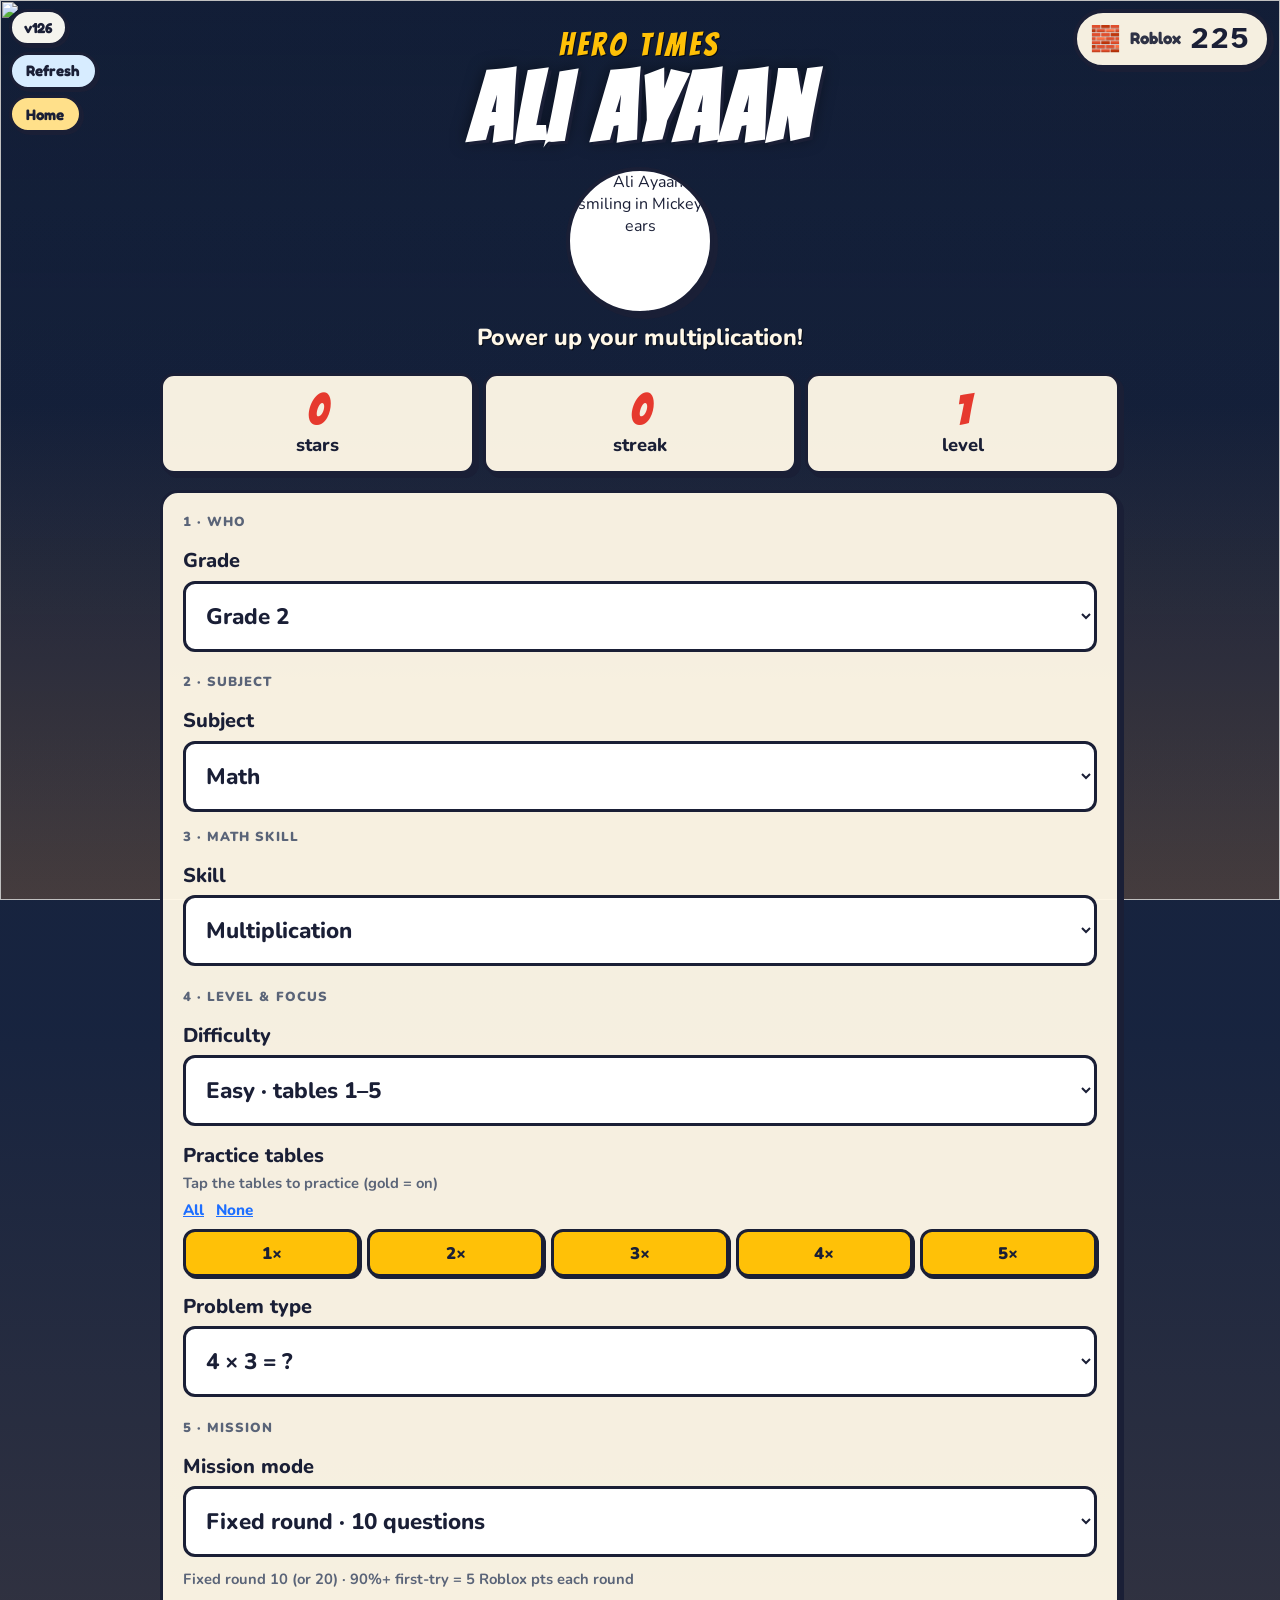
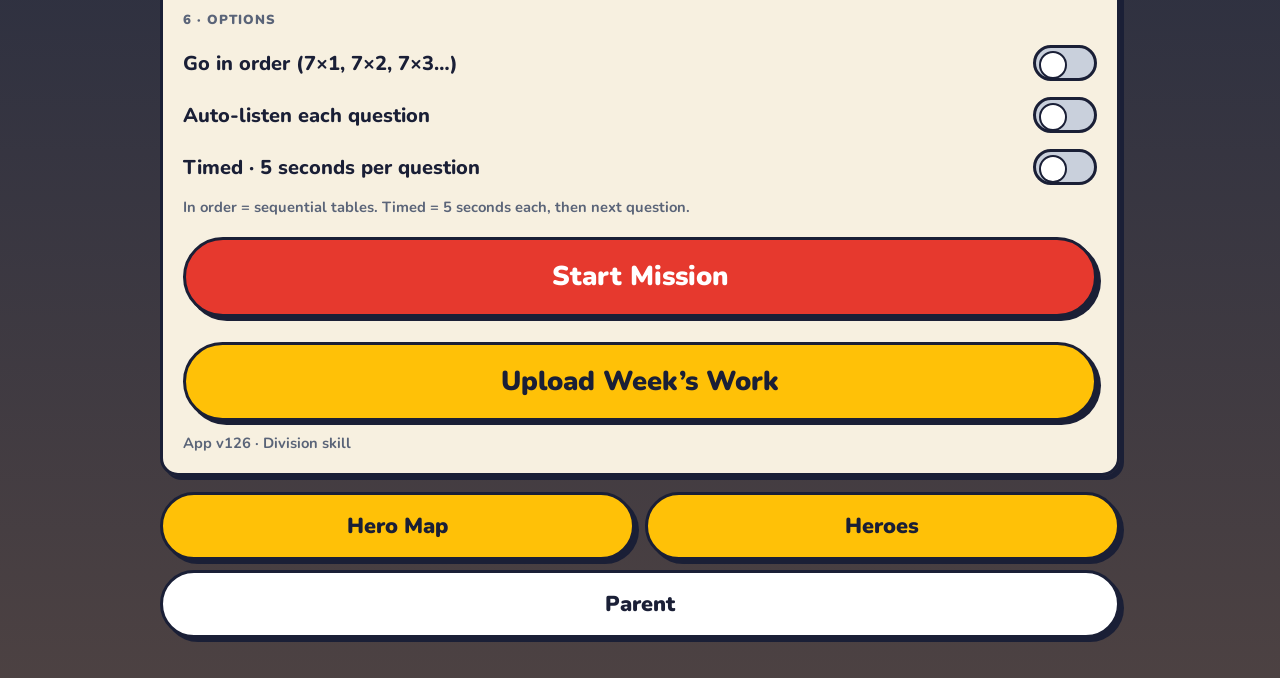
==== commit 797c888d: "Add Division skill for even 2-digit facts. Easy mode shows problems like 45 ÷ 5 with no remainders, " ====
--- a/go.html
+++ b/go.html
@@ -13,7 +13,7 @@
   <meta http-equiv="Cache-Control" content="no-cache, no-store, must-revalidate" />
   <meta http-equiv="Pragma" content="no-cache" />
   <meta http-equiv="Expires" content="0" />
-  <link rel="stylesheet" href="styles-v82.css?v=125" />
+  <link rel="stylesheet" href="styles-v82.css?v=126" />
   <style>
     /* Inline so a cached old styles.css can't hide the background */
     html, body {
@@ -77,7 +77,7 @@
   </style>
 </head>
 <body>
-  <div id="app-version-badge" class="app-version-badge" aria-label="App version">v125</div>
+  <div id="app-version-badge" class="app-version-badge" aria-label="App version">v126</div>
   <button type="button" id="btn-global-refresh" class="btn-global-refresh" aria-label="Refresh app">
     Refresh
   </button>
@@ -173,6 +173,7 @@
             Skill
             <select id="operation" name="operation">
               <option value="multiply" selected>Multiplication</option>
+              <option value="divide">Division</option>
               <option value="add">Addition</option>
               <option value="sub">Subtraction</option>
               <option value="round">Rounding · nearest 10 / 100</option>
@@ -367,7 +368,7 @@
           <p class="week-upload-ready" id="week-upload-ready" hidden>Ready</p>
         </div>
 
-        <p class="setup-note" id="app-version-note">App v125 · Upload Week’s Work</p>
+        <p class="setup-note" id="app-version-note">App v126 · Division skill</p>
       </form>
 
       <nav class="home-nav">
@@ -963,6 +964,6 @@
   </div>
 
   <div id="fx" class="fx" aria-hidden="true"></div>
-  <script src="app-v118.js?v=125"></script>
+  <script src="app-v119.js?v=126"></script>
 </body>
 </html>
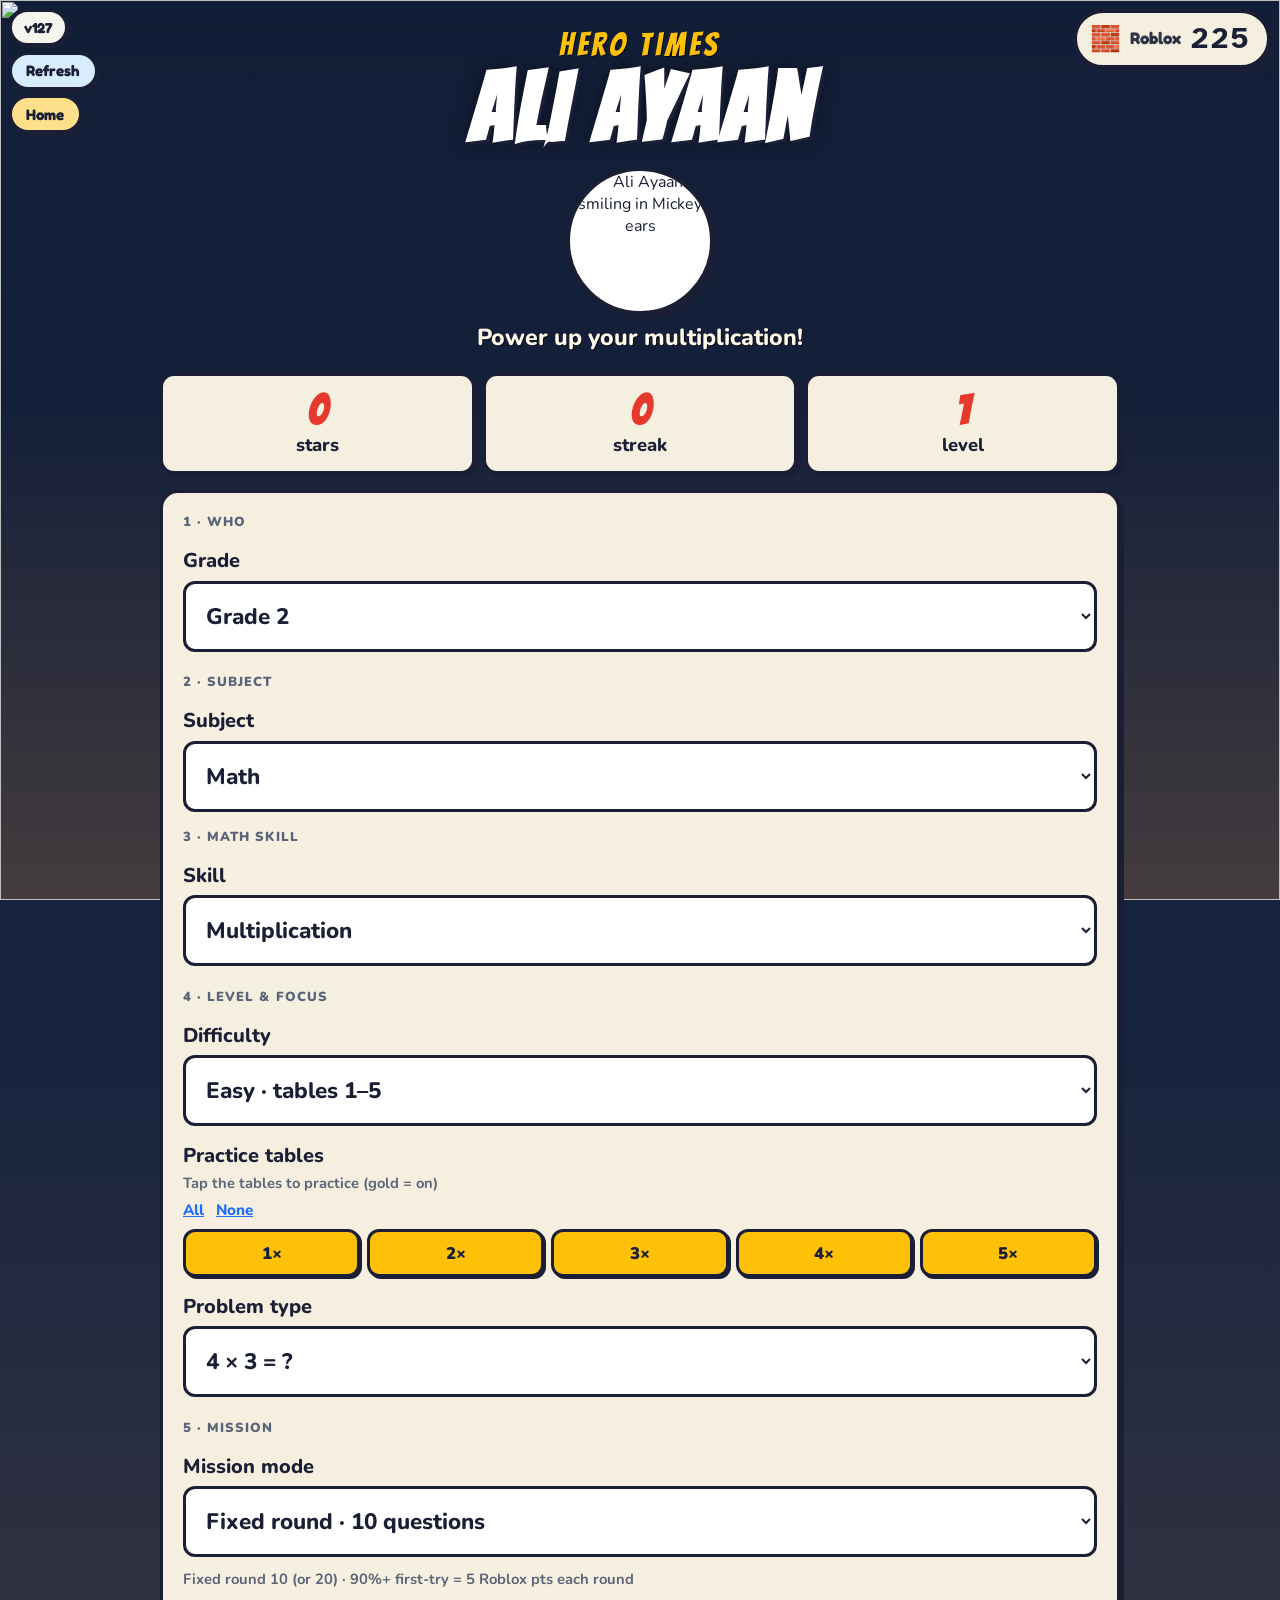
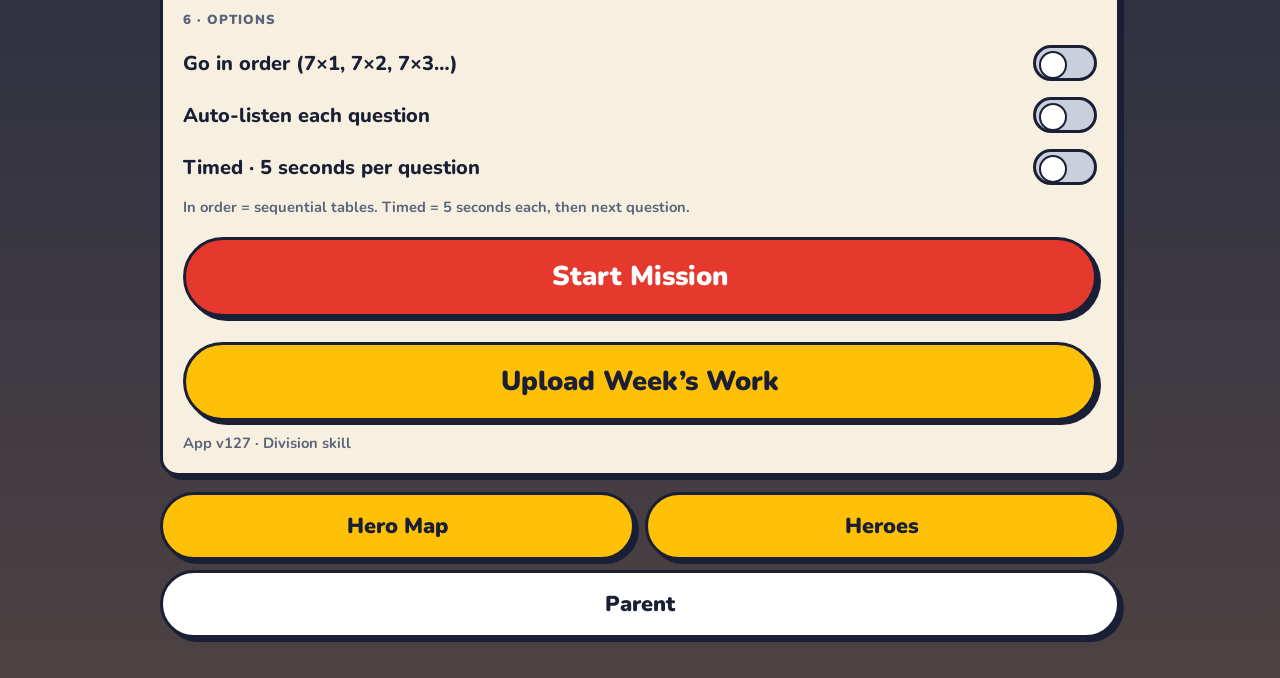
==== commit b872bd5f: "Make Easy Division use numbers up to 10. Easy/medium division facts stay within 10 so kids see probl" ====
--- a/go.html
+++ b/go.html
@@ -13,7 +13,7 @@
   <meta http-equiv="Cache-Control" content="no-cache, no-store, must-revalidate" />
   <meta http-equiv="Pragma" content="no-cache" />
   <meta http-equiv="Expires" content="0" />
-  <link rel="stylesheet" href="styles-v82.css?v=126" />
+  <link rel="stylesheet" href="styles-v82.css?v=127" />
   <style>
     /* Inline so a cached old styles.css can't hide the background */
     html, body {
@@ -77,7 +77,7 @@
   </style>
 </head>
 <body>
-  <div id="app-version-badge" class="app-version-badge" aria-label="App version">v126</div>
+  <div id="app-version-badge" class="app-version-badge" aria-label="App version">v127</div>
   <button type="button" id="btn-global-refresh" class="btn-global-refresh" aria-label="Refresh app">
     Refresh
   </button>
@@ -368,7 +368,7 @@
           <p class="week-upload-ready" id="week-upload-ready" hidden>Ready</p>
         </div>
 
-        <p class="setup-note" id="app-version-note">App v126 · Division skill</p>
+        <p class="setup-note" id="app-version-note">App v127 · Division skill</p>
       </form>
 
       <nav class="home-nav">
@@ -964,6 +964,6 @@
   </div>
 
   <div id="fx" class="fx" aria-hidden="true"></div>
-  <script src="app-v119.js?v=126"></script>
+  <script src="app-v119.js?v=127"></script>
 </body>
 </html>
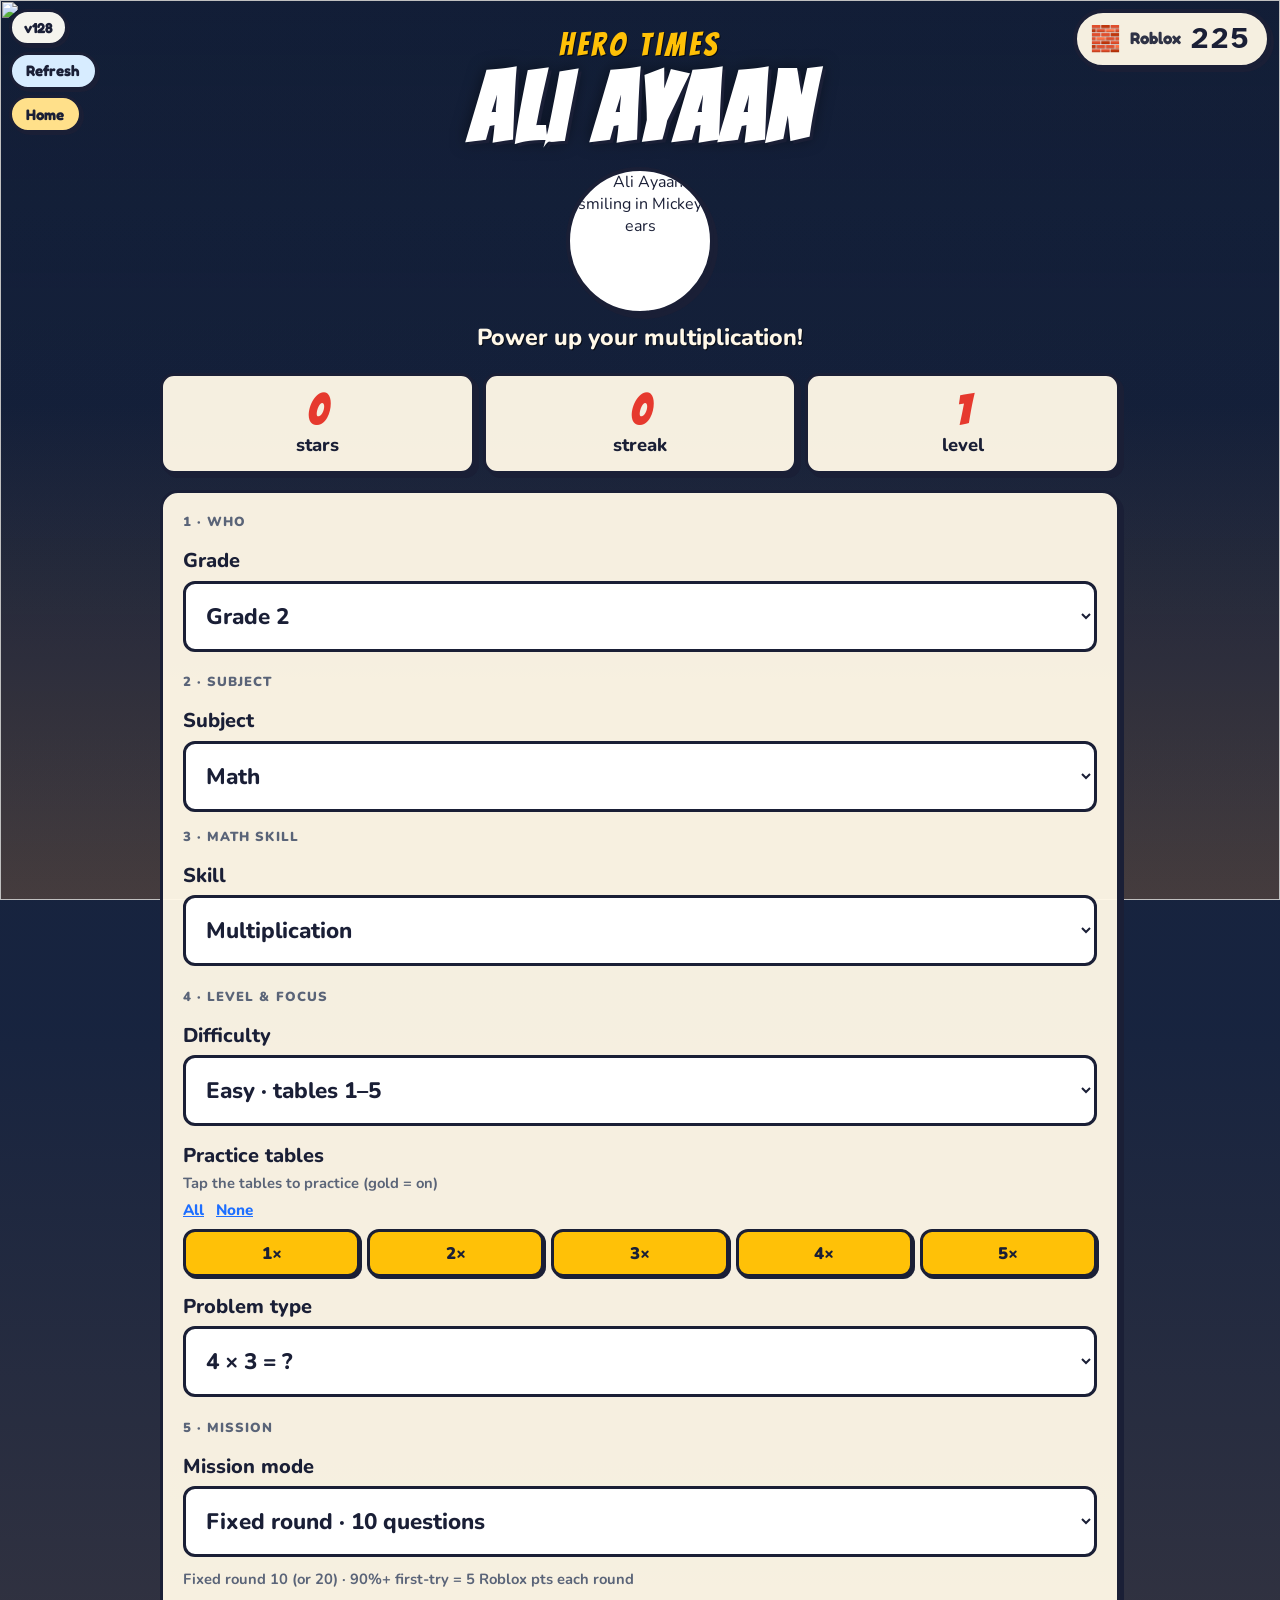
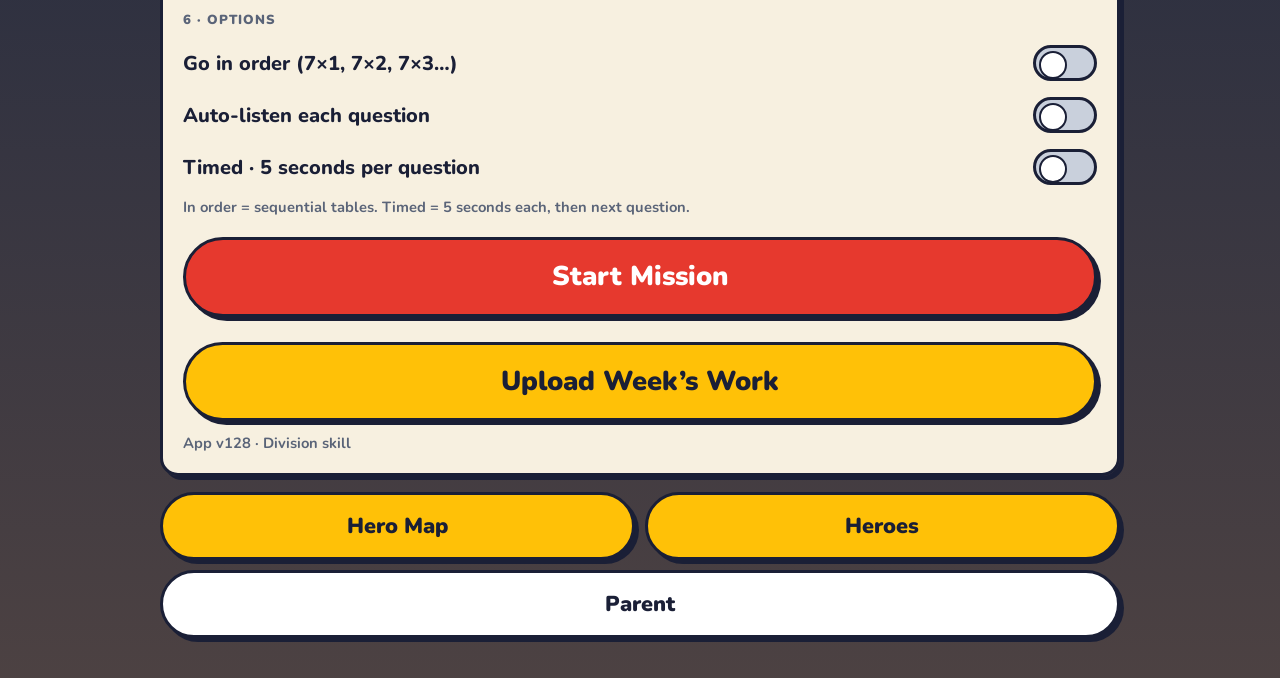
==== commit 4ed7e898: "Auto-advance after correct answers; add Back on play. Remove the NEXT! tap after a right answer and " ====
--- a/go.html
+++ b/go.html
@@ -13,7 +13,7 @@
   <meta http-equiv="Cache-Control" content="no-cache, no-store, must-revalidate" />
   <meta http-equiv="Pragma" content="no-cache" />
   <meta http-equiv="Expires" content="0" />
-  <link rel="stylesheet" href="styles-v82.css?v=127" />
+  <link rel="stylesheet" href="styles-v82.css?v=128" />
   <style>
     /* Inline so a cached old styles.css can't hide the background */
     html, body {
@@ -77,7 +77,7 @@
   </style>
 </head>
 <body>
-  <div id="app-version-badge" class="app-version-badge" aria-label="App version">v127</div>
+  <div id="app-version-badge" class="app-version-badge" aria-label="App version">v128</div>
   <button type="button" id="btn-global-refresh" class="btn-global-refresh" aria-label="Refresh app">
     Refresh
   </button>
@@ -368,7 +368,7 @@
           <p class="week-upload-ready" id="week-upload-ready" hidden>Ready</p>
         </div>
 
-        <p class="setup-note" id="app-version-note">App v127 · Division skill</p>
+        <p class="setup-note" id="app-version-note">App v128 · Division skill</p>
       </form>
 
       <nav class="home-nav">
@@ -825,7 +825,10 @@
     <!-- PLAY -->
     <section id="screen-play" class="screen">
       <div class="play-top">
-        <button type="button" class="btn ghost small" id="btn-quit">Quit</button>
+        <div class="play-top-left">
+          <button type="button" class="btn ghost small" id="btn-play-back">Back</button>
+          <button type="button" class="btn ghost small" id="btn-quit" hidden>Quit</button>
+        </div>
         <div class="play-meta">
           <span id="play-progress"></span>
           <span id="play-timer" hidden></span>
@@ -964,6 +967,6 @@
   </div>
 
   <div id="fx" class="fx" aria-hidden="true"></div>
-  <script src="app-v119.js?v=127"></script>
+  <script src="app-v119.js?v=128"></script>
 </body>
 </html>
--- a/styles-v82.css
+++ b/styles-v82.css
@@ -513,6 +513,19 @@
   justify-content: space-between;
   gap: 0.5rem;
   margin-bottom: 0.75rem;
+}
+
+.play-top-left {
+  display: flex;
+  align-items: center;
+  gap: 0.35rem;
+  min-width: 4rem;
+}
+
+#btn-play-back {
+  font-size: 0.82rem;
+  padding: 0.35rem 0.7rem;
+  min-height: 0;
 }
 
 .play-meta {
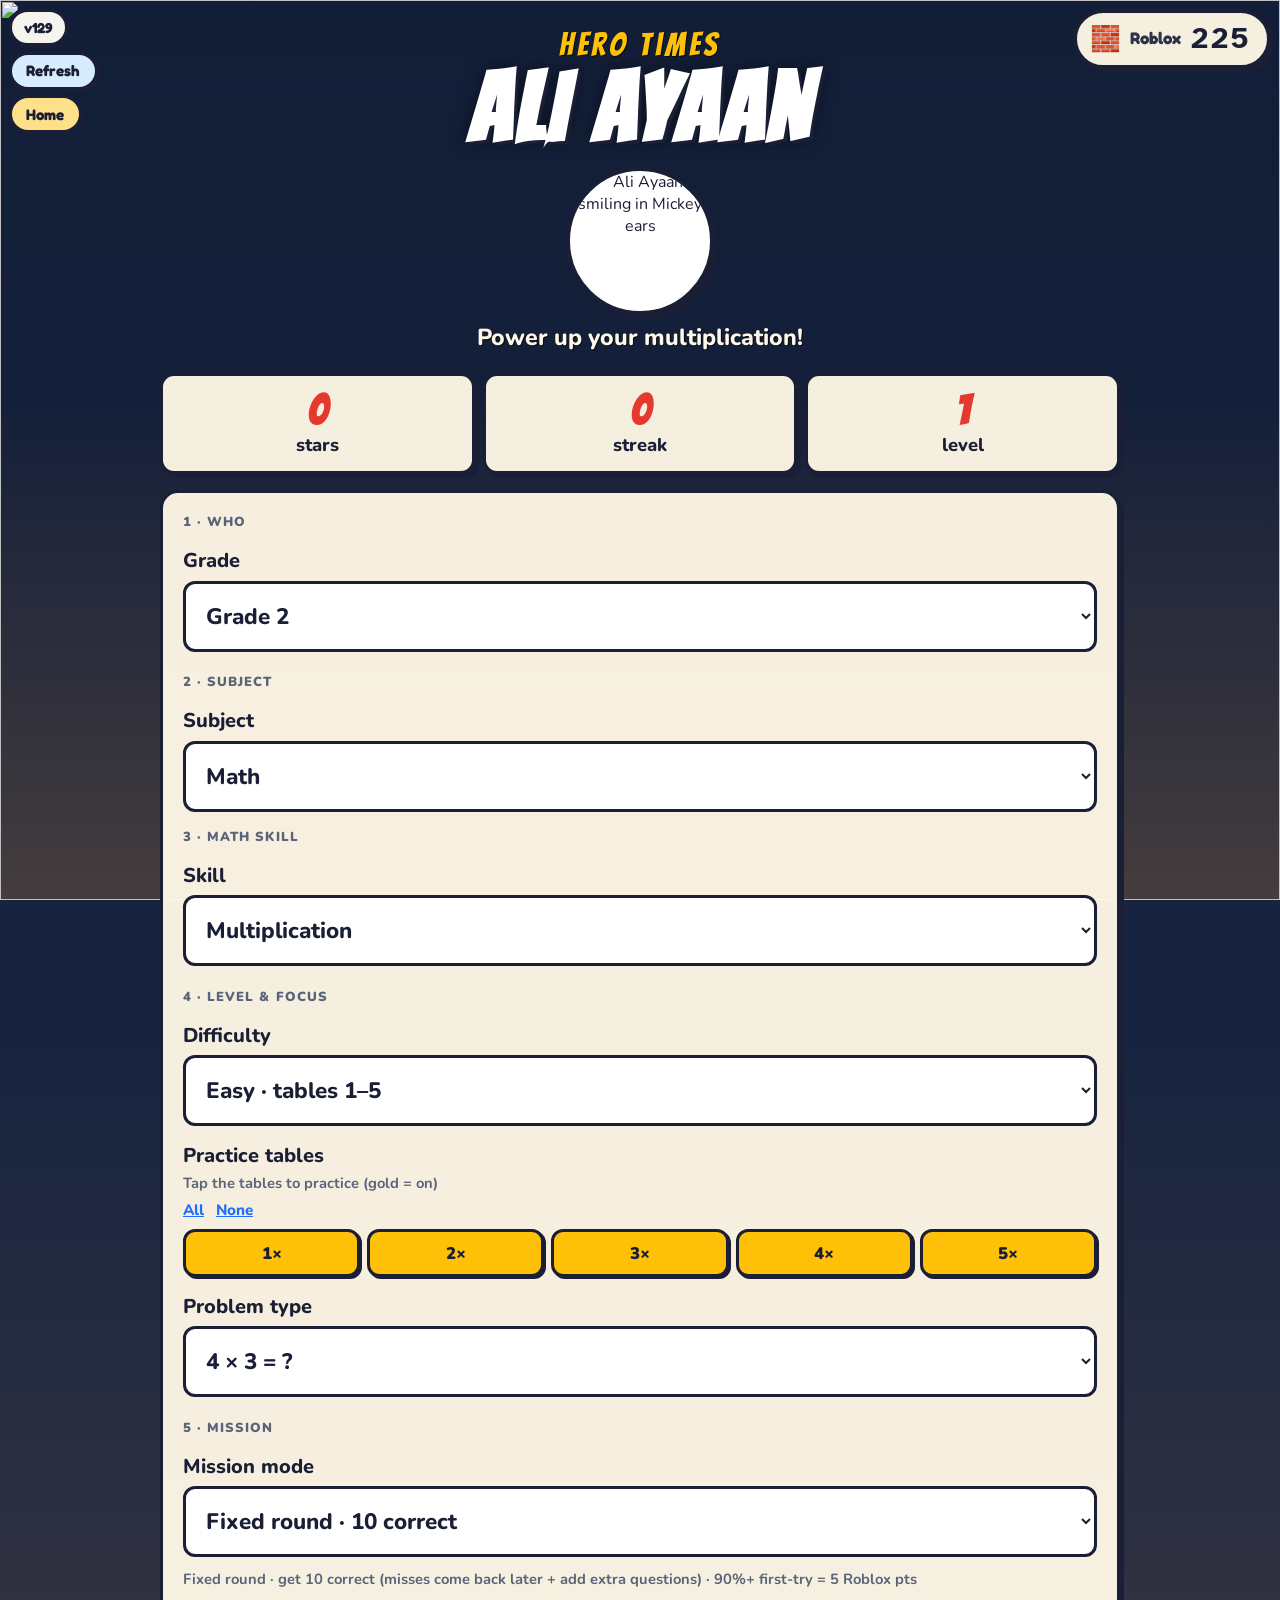
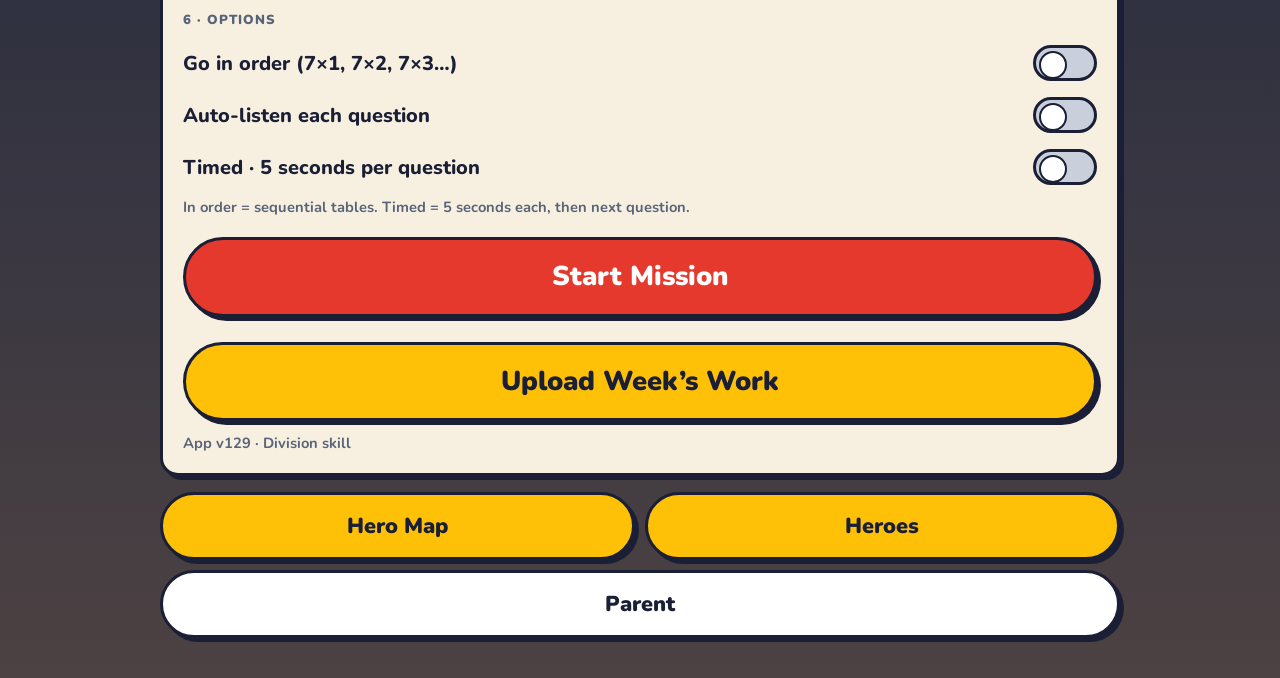
==== commit cd259caa: "Replay missed math facts later; require 10 correct. Wrong answers return a few questions later, and " ====
--- a/go.html
+++ b/go.html
@@ -13,7 +13,7 @@
   <meta http-equiv="Cache-Control" content="no-cache, no-store, must-revalidate" />
   <meta http-equiv="Pragma" content="no-cache" />
   <meta http-equiv="Expires" content="0" />
-  <link rel="stylesheet" href="styles-v82.css?v=128" />
+  <link rel="stylesheet" href="styles-v82.css?v=129" />
   <style>
     /* Inline so a cached old styles.css can't hide the background */
     html, body {
@@ -77,7 +77,7 @@
   </style>
 </head>
 <body>
-  <div id="app-version-badge" class="app-version-badge" aria-label="App version">v128</div>
+  <div id="app-version-badge" class="app-version-badge" aria-label="App version">v129</div>
   <button type="button" id="btn-global-refresh" class="btn-global-refresh" aria-label="Refresh app">
     Refresh
   </button>
@@ -319,13 +319,13 @@
             Mission mode
             <select id="mode" name="mode">
               <option value="endless">Endless practice</option>
-              <option value="10" selected>Fixed round · 10 questions</option>
-              <option value="20">Fixed round · 20 questions</option>
+              <option value="10" selected>Fixed round · 10 correct</option>
+              <option value="20">Fixed round · 20 correct</option>
               <option value="timed">Timed challenge · 60 seconds</option>
             </select>
           </label>
           <p id="mult-roblox-note" class="setup-note" hidden>
-            Fixed round 10 (or 20) · 90%+ first-try = 5 Roblox pts each round
+            Fixed round · get 10 correct (misses come back later + add extra questions) · 90%+ first-try = 5 Roblox pts
           </p>
 
           <p class="setup-step">6 · Options</p>
@@ -368,7 +368,7 @@
           <p class="week-upload-ready" id="week-upload-ready" hidden>Ready</p>
         </div>
 
-        <p class="setup-note" id="app-version-note">App v128 · Division skill</p>
+        <p class="setup-note" id="app-version-note">App v129 · Division skill</p>
       </form>
 
       <nav class="home-nav">
@@ -967,6 +967,6 @@
   </div>
 
   <div id="fx" class="fx" aria-hidden="true"></div>
-  <script src="app-v119.js?v=128"></script>
+  <script src="app-v119.js?v=129"></script>
 </body>
 </html>
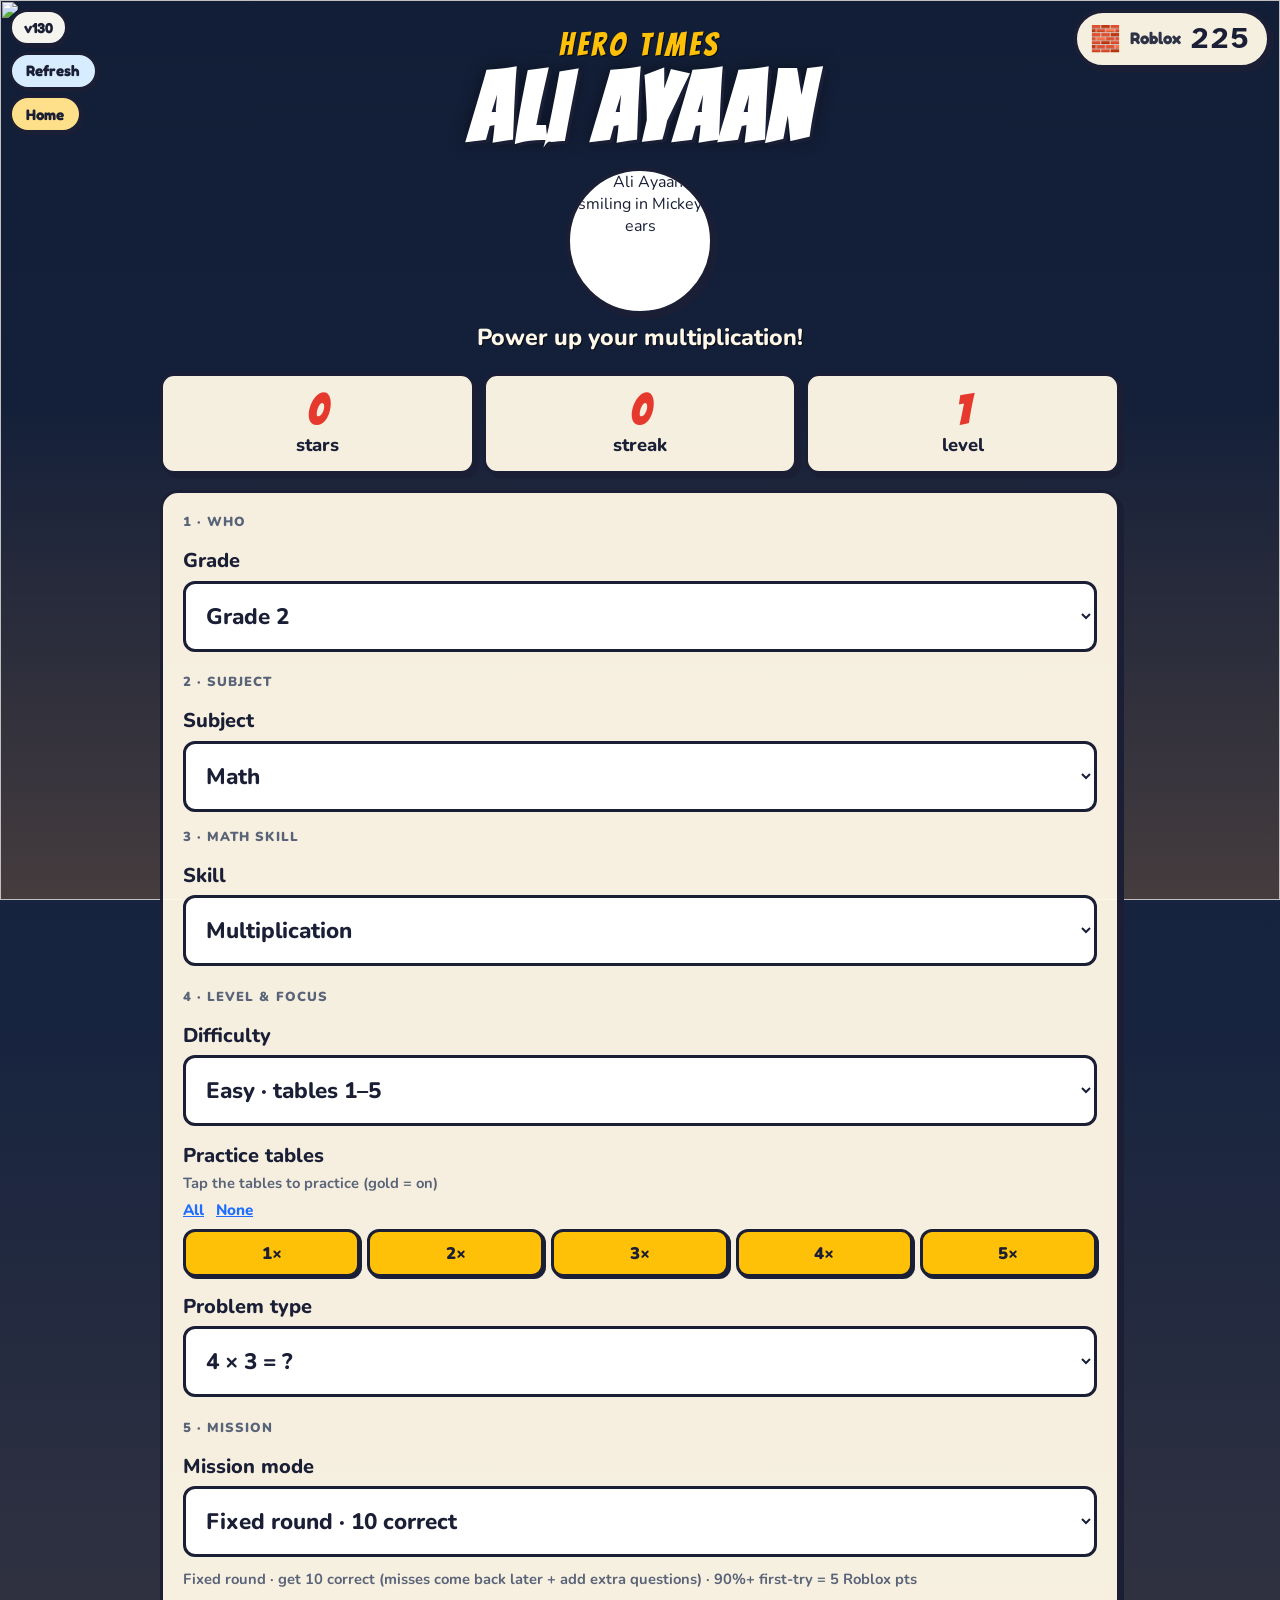
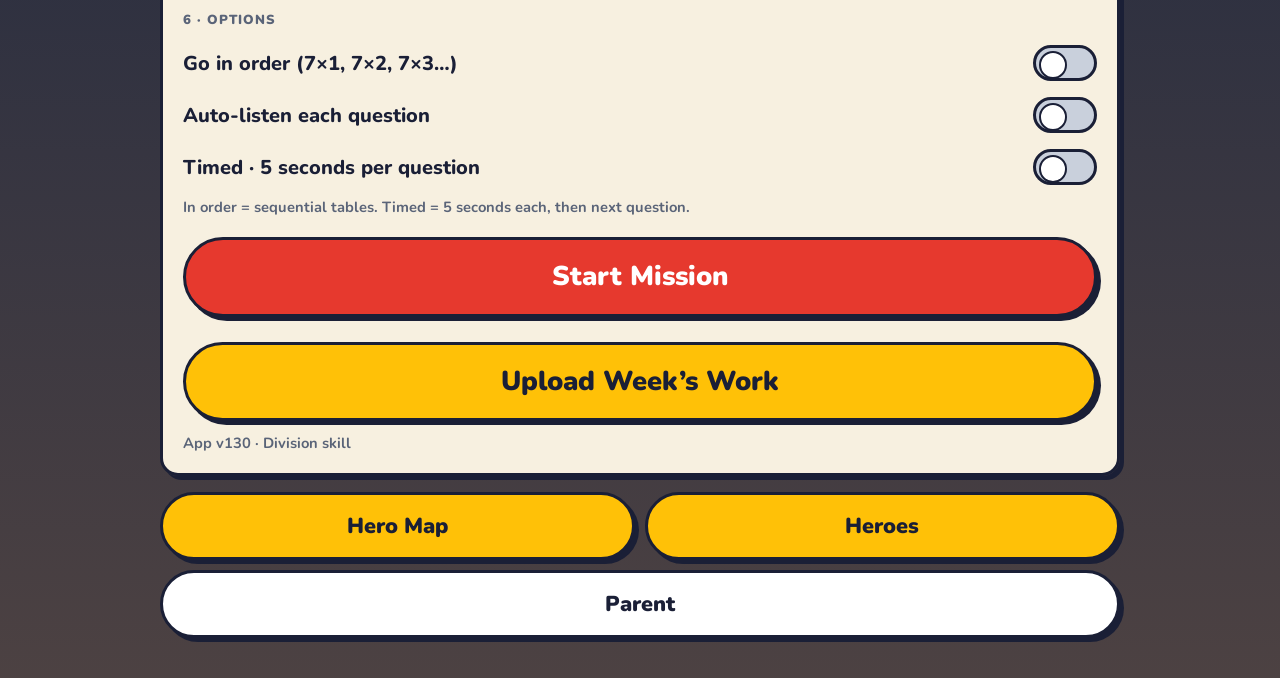
==== commit ab246d2d: "Allow 2-digit division with quotients capped at 12. Includes facts like 35 ÷ 5 while excluding answe" ====
--- a/go.html
+++ b/go.html
@@ -13,7 +13,7 @@
   <meta http-equiv="Cache-Control" content="no-cache, no-store, must-revalidate" />
   <meta http-equiv="Pragma" content="no-cache" />
   <meta http-equiv="Expires" content="0" />
-  <link rel="stylesheet" href="styles-v82.css?v=129" />
+  <link rel="stylesheet" href="styles-v82.css?v=130" />
   <style>
     /* Inline so a cached old styles.css can't hide the background */
     html, body {
@@ -77,7 +77,7 @@
   </style>
 </head>
 <body>
-  <div id="app-version-badge" class="app-version-badge" aria-label="App version">v129</div>
+  <div id="app-version-badge" class="app-version-badge" aria-label="App version">v130</div>
   <button type="button" id="btn-global-refresh" class="btn-global-refresh" aria-label="Refresh app">
     Refresh
   </button>
@@ -368,7 +368,7 @@
           <p class="week-upload-ready" id="week-upload-ready" hidden>Ready</p>
         </div>
 
-        <p class="setup-note" id="app-version-note">App v129 · Division skill</p>
+        <p class="setup-note" id="app-version-note">App v130 · Division skill</p>
       </form>
 
       <nav class="home-nav">
@@ -967,6 +967,6 @@
   </div>
 
   <div id="fx" class="fx" aria-hidden="true"></div>
-  <script src="app-v119.js?v=129"></script>
+  <script src="app-v119.js?v=130"></script>
 </body>
 </html>
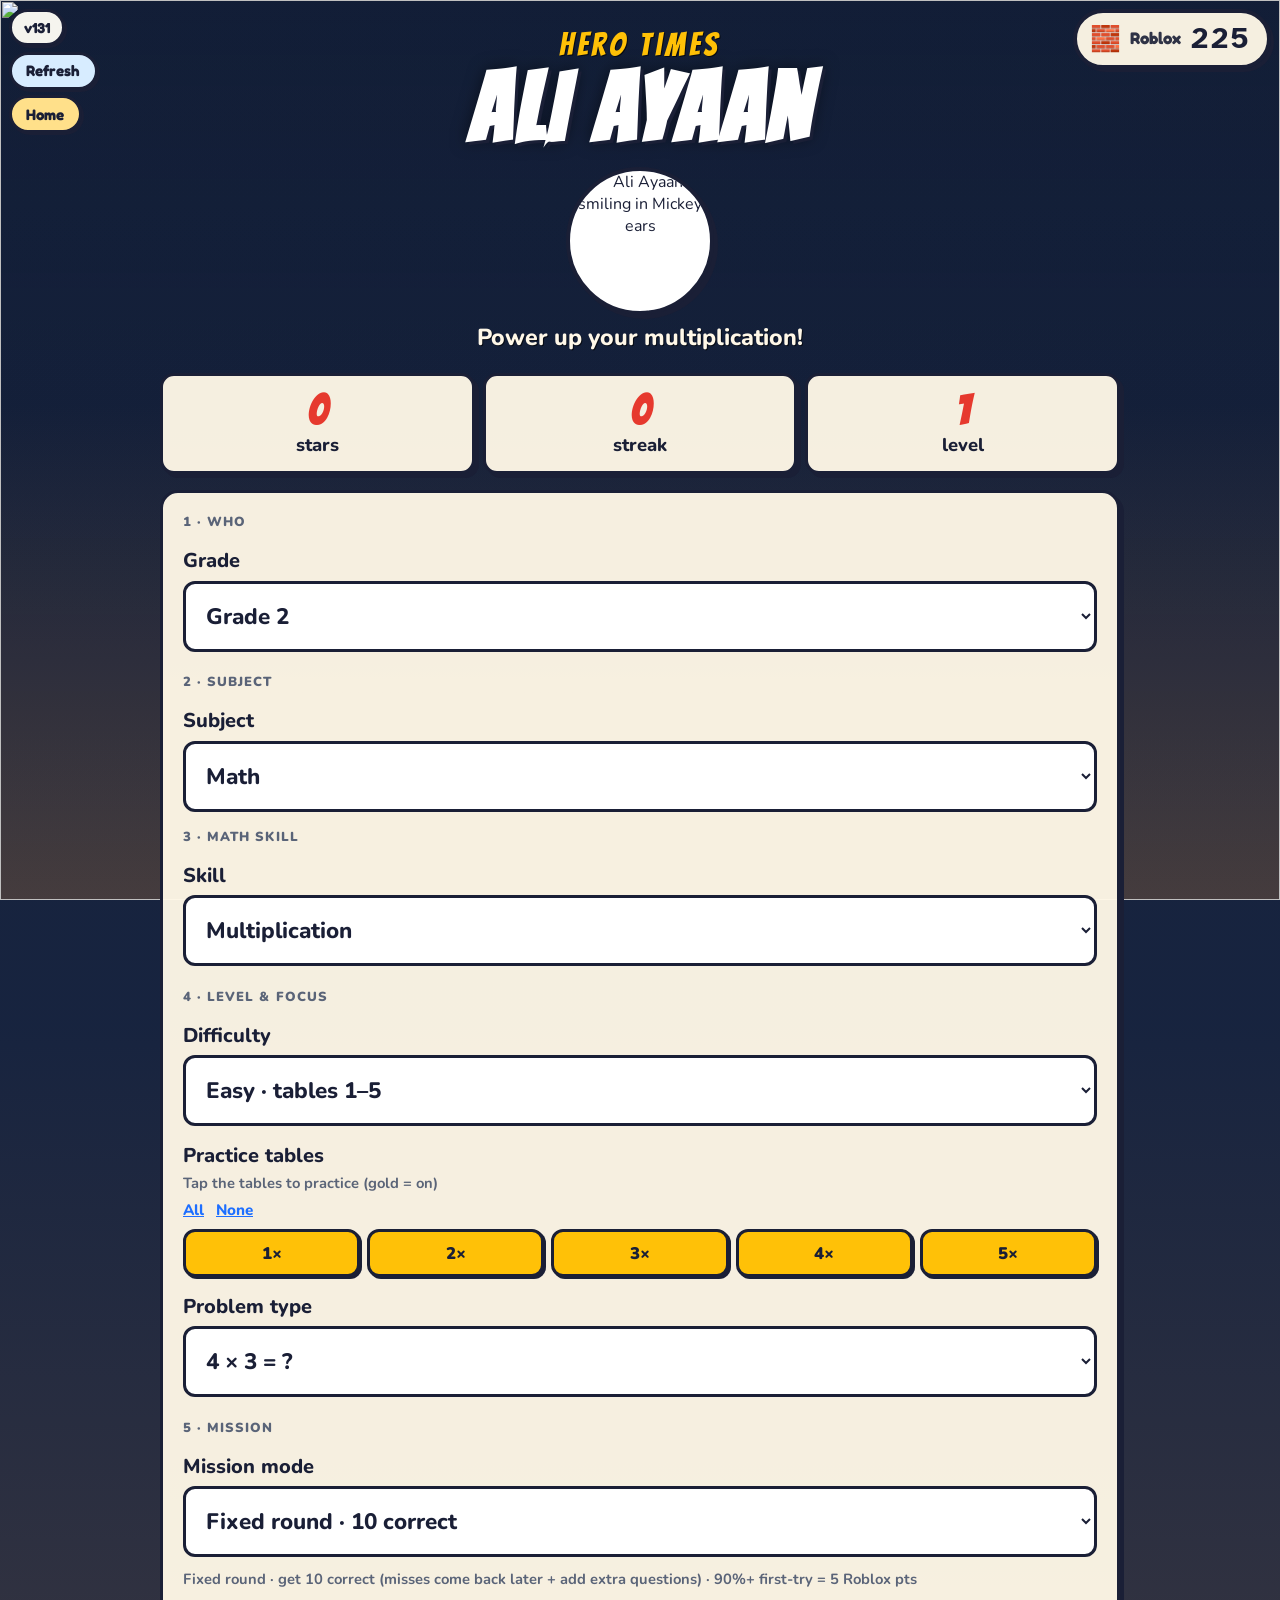
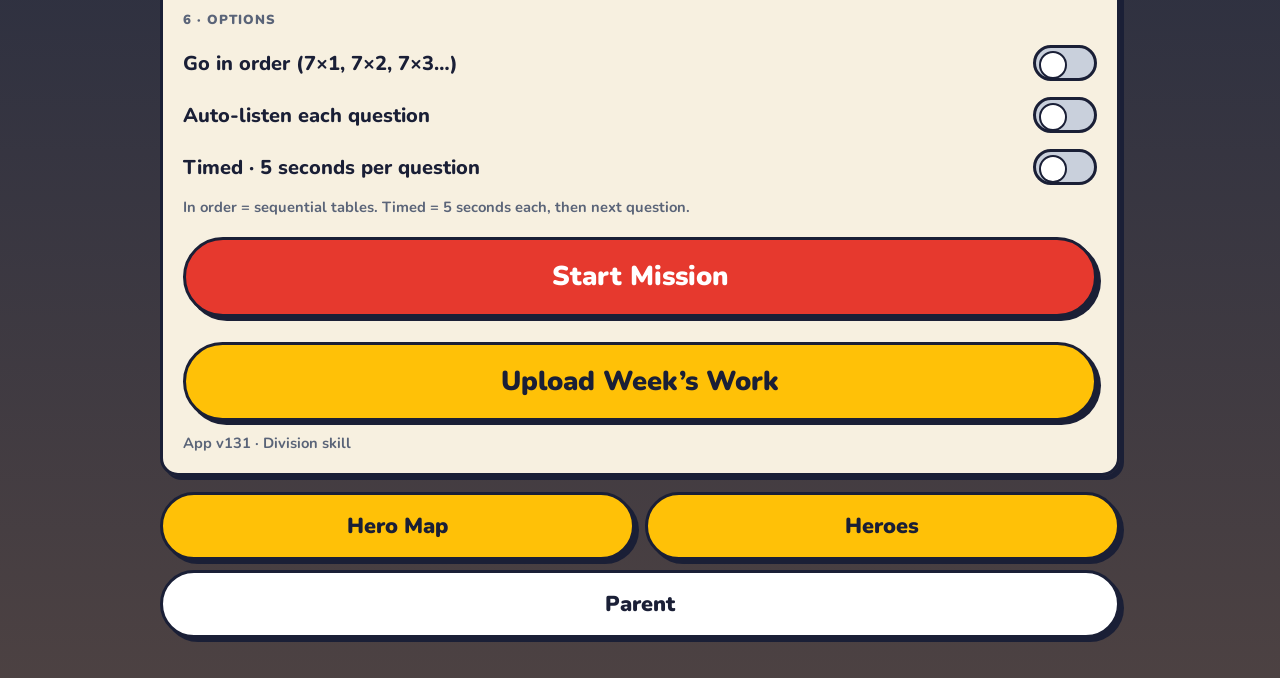
==== commit 73ea90d1: "Let Easy division use times-table answers through 12. Quotients go up to 12 on every division level " ====
--- a/go.html
+++ b/go.html
@@ -13,7 +13,7 @@
   <meta http-equiv="Cache-Control" content="no-cache, no-store, must-revalidate" />
   <meta http-equiv="Pragma" content="no-cache" />
   <meta http-equiv="Expires" content="0" />
-  <link rel="stylesheet" href="styles-v82.css?v=130" />
+  <link rel="stylesheet" href="styles-v82.css?v=131" />
   <style>
     /* Inline so a cached old styles.css can't hide the background */
     html, body {
@@ -77,7 +77,7 @@
   </style>
 </head>
 <body>
-  <div id="app-version-badge" class="app-version-badge" aria-label="App version">v130</div>
+  <div id="app-version-badge" class="app-version-badge" aria-label="App version">v131</div>
   <button type="button" id="btn-global-refresh" class="btn-global-refresh" aria-label="Refresh app">
     Refresh
   </button>
@@ -368,7 +368,7 @@
           <p class="week-upload-ready" id="week-upload-ready" hidden>Ready</p>
         </div>
 
-        <p class="setup-note" id="app-version-note">App v130 · Division skill</p>
+        <p class="setup-note" id="app-version-note">App v131 · Division skill</p>
       </form>
 
       <nav class="home-nav">
@@ -967,6 +967,6 @@
   </div>
 
   <div id="fx" class="fx" aria-hidden="true"></div>
-  <script src="app-v119.js?v=130"></script>
+  <script src="app-v119.js?v=131"></script>
 </body>
 </html>
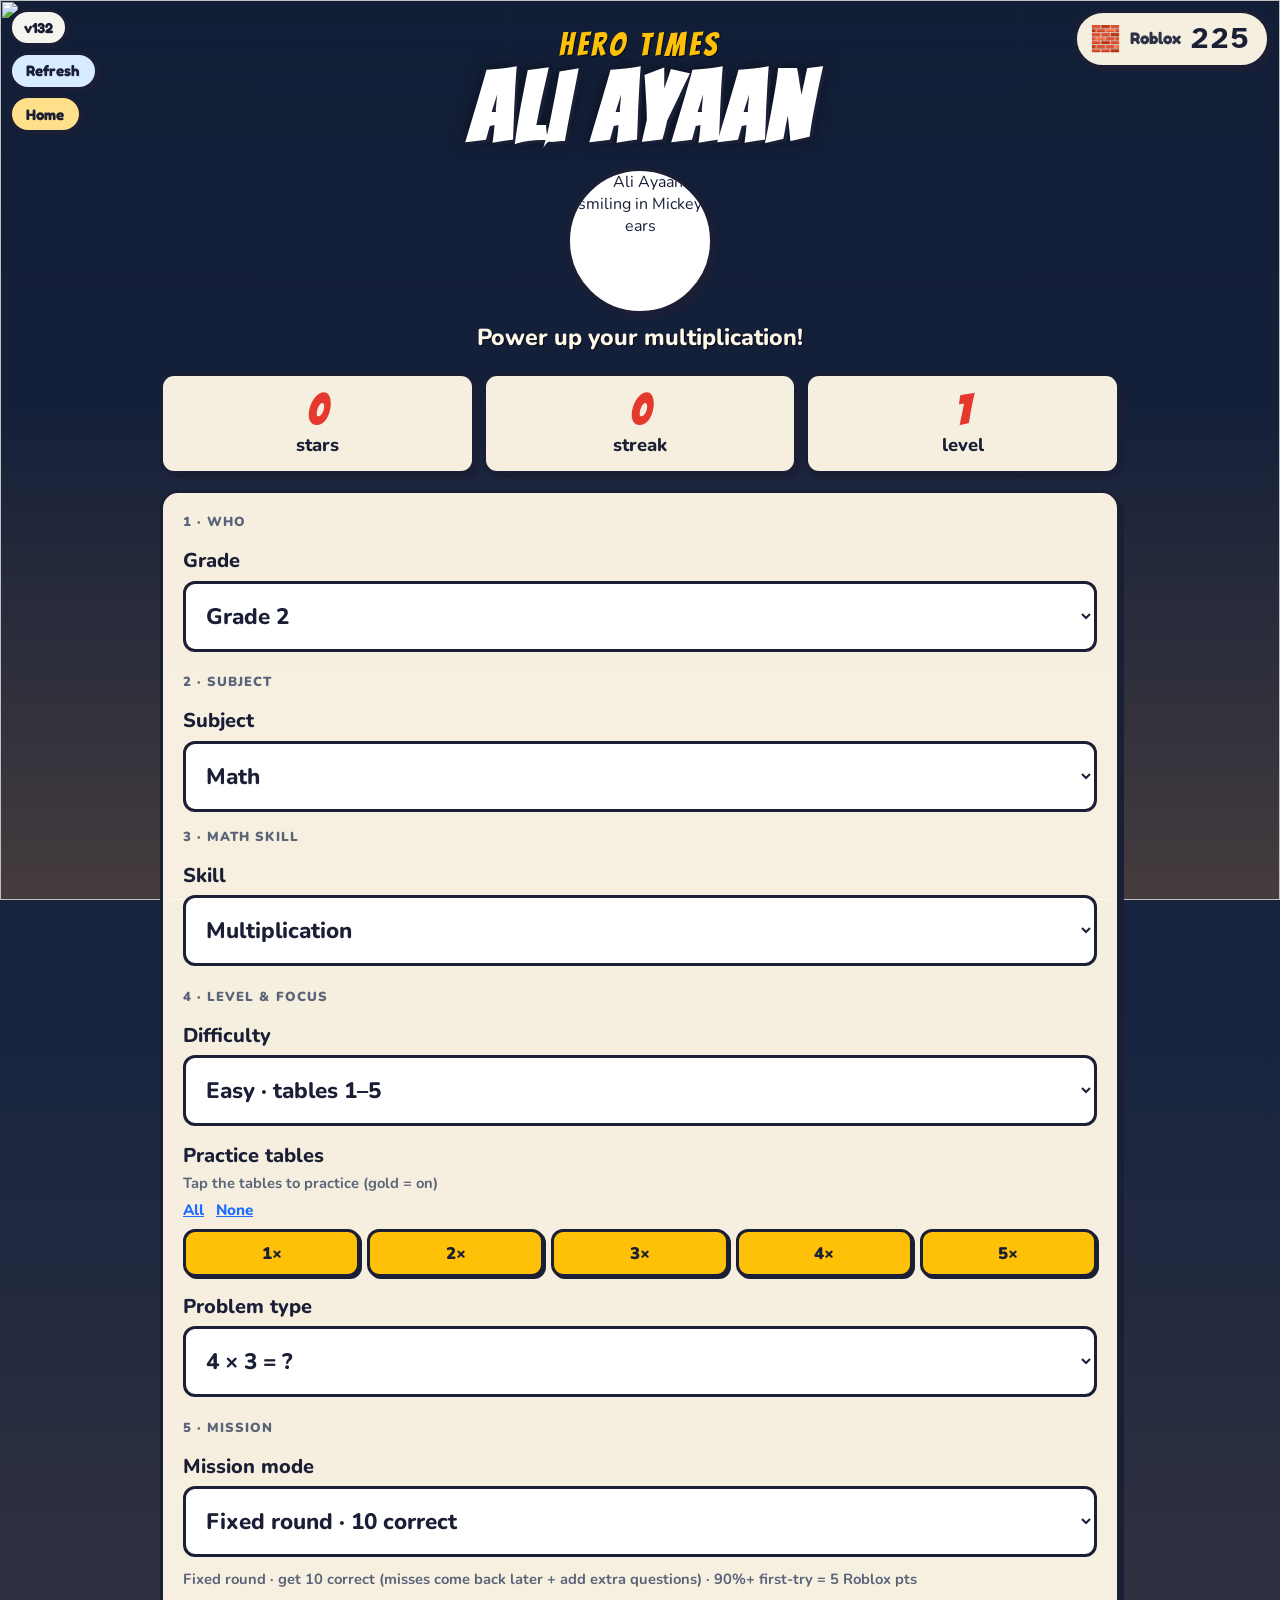
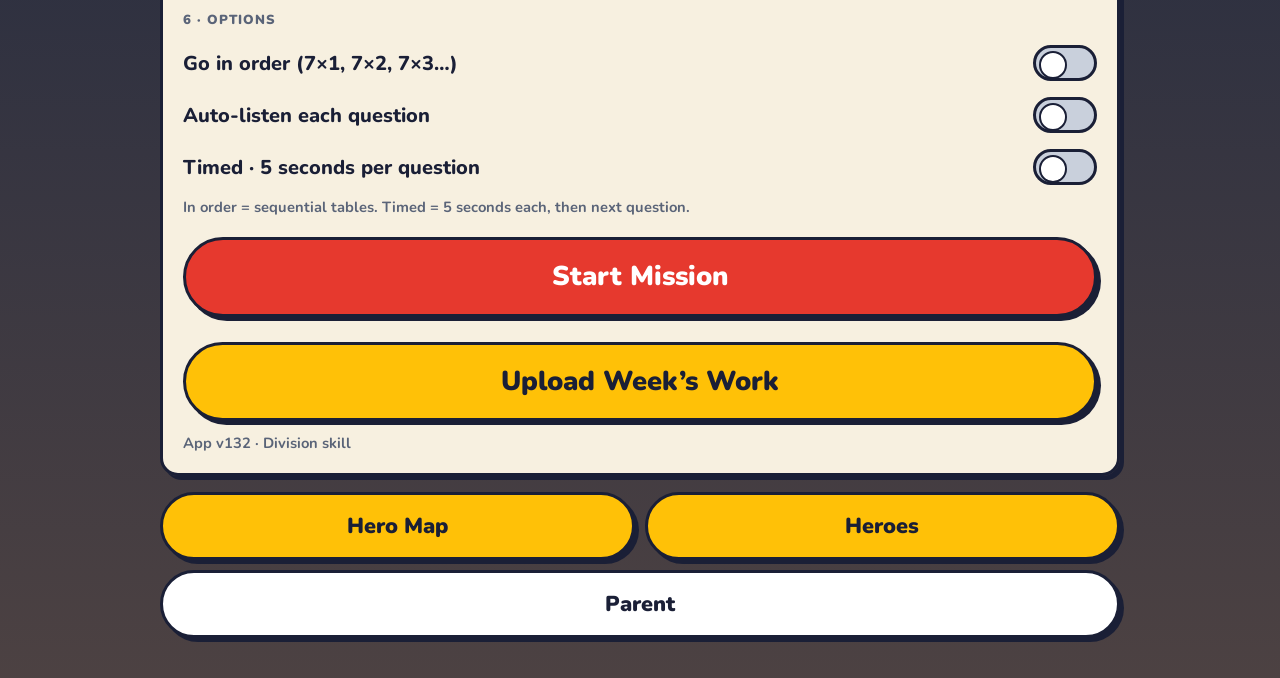
==== commit 82bbbf94: "Keep wrong math questions until answered correctly. Misses stay on the same problem; after he gets i" ====
--- a/go.html
+++ b/go.html
@@ -13,7 +13,7 @@
   <meta http-equiv="Cache-Control" content="no-cache, no-store, must-revalidate" />
   <meta http-equiv="Pragma" content="no-cache" />
   <meta http-equiv="Expires" content="0" />
-  <link rel="stylesheet" href="styles-v82.css?v=131" />
+  <link rel="stylesheet" href="styles-v82.css?v=132" />
   <style>
     /* Inline so a cached old styles.css can't hide the background */
     html, body {
@@ -77,7 +77,7 @@
   </style>
 </head>
 <body>
-  <div id="app-version-badge" class="app-version-badge" aria-label="App version">v131</div>
+  <div id="app-version-badge" class="app-version-badge" aria-label="App version">v132</div>
   <button type="button" id="btn-global-refresh" class="btn-global-refresh" aria-label="Refresh app">
     Refresh
   </button>
@@ -368,7 +368,7 @@
           <p class="week-upload-ready" id="week-upload-ready" hidden>Ready</p>
         </div>
 
-        <p class="setup-note" id="app-version-note">App v131 · Division skill</p>
+        <p class="setup-note" id="app-version-note">App v132 · Division skill</p>
       </form>
 
       <nav class="home-nav">
@@ -967,6 +967,6 @@
   </div>
 
   <div id="fx" class="fx" aria-hidden="true"></div>
-  <script src="app-v119.js?v=131"></script>
+  <script src="app-v119.js?v=132"></script>
 </body>
 </html>
